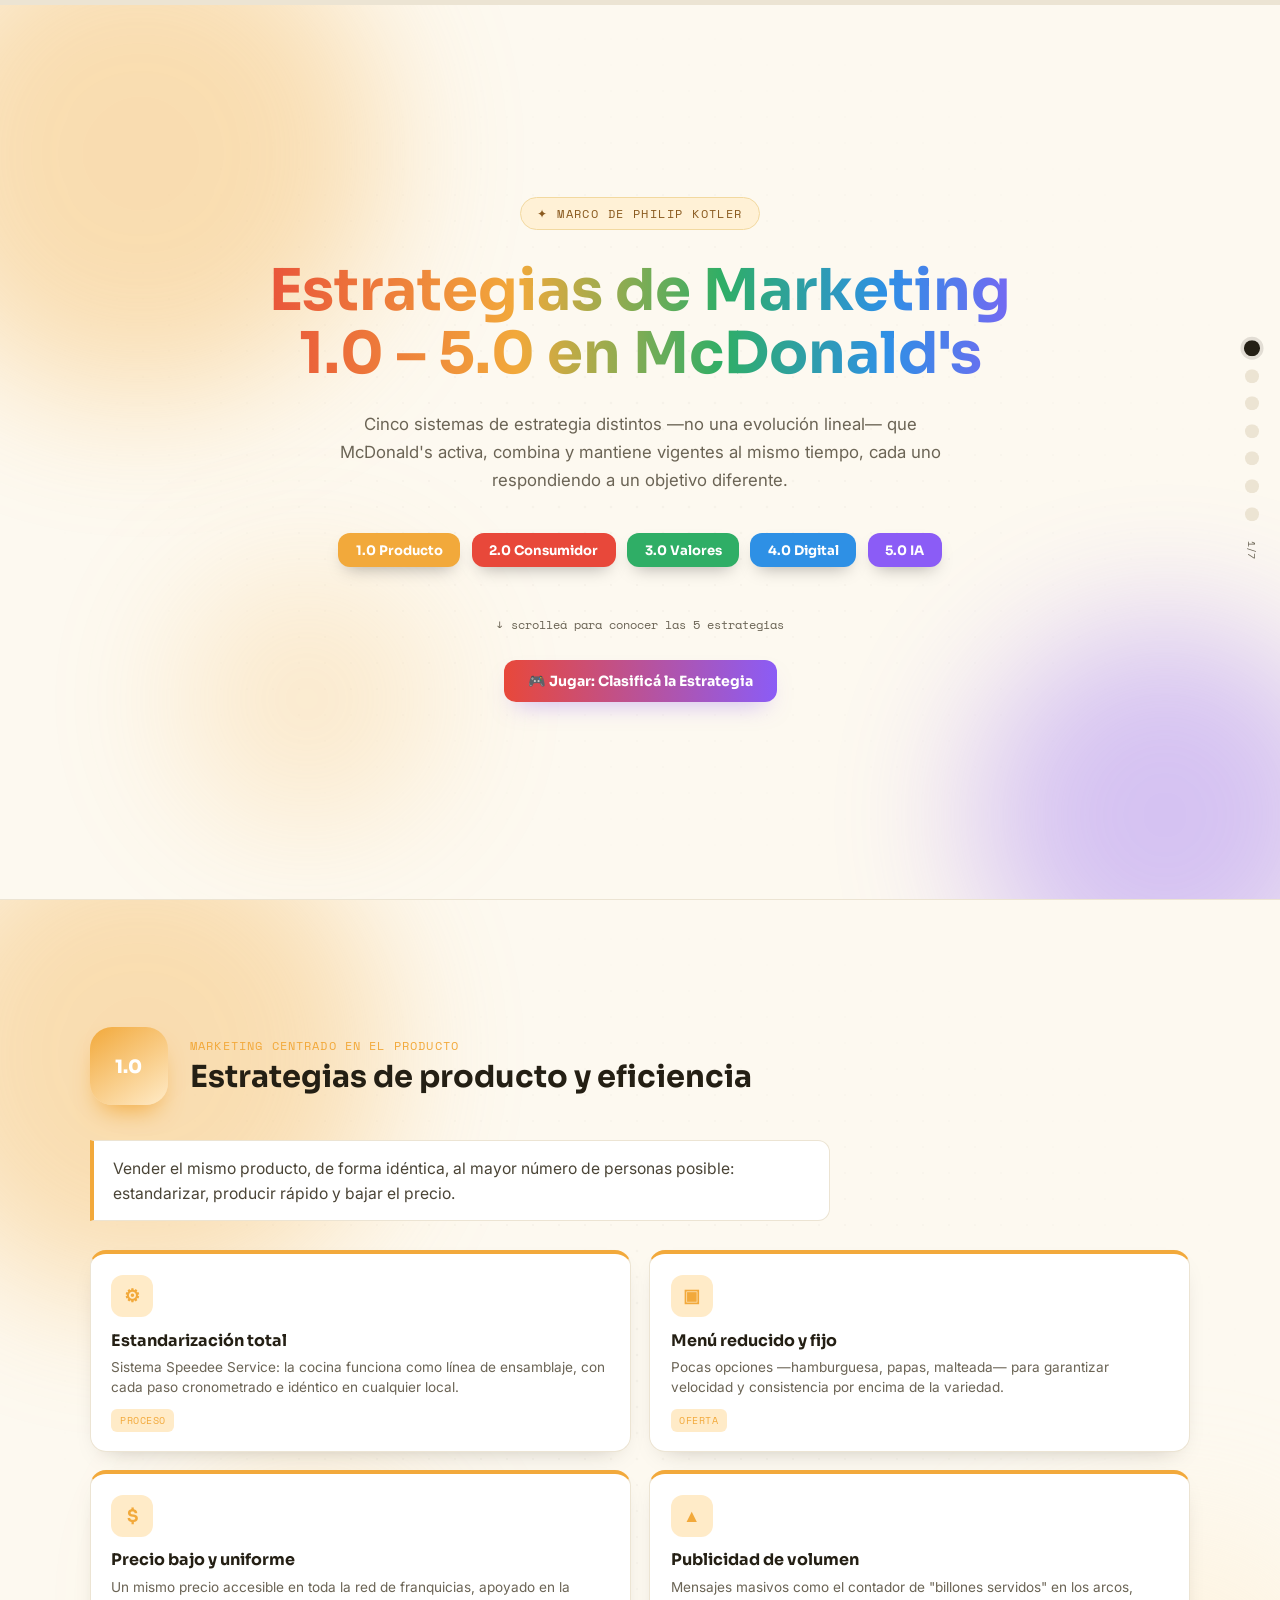
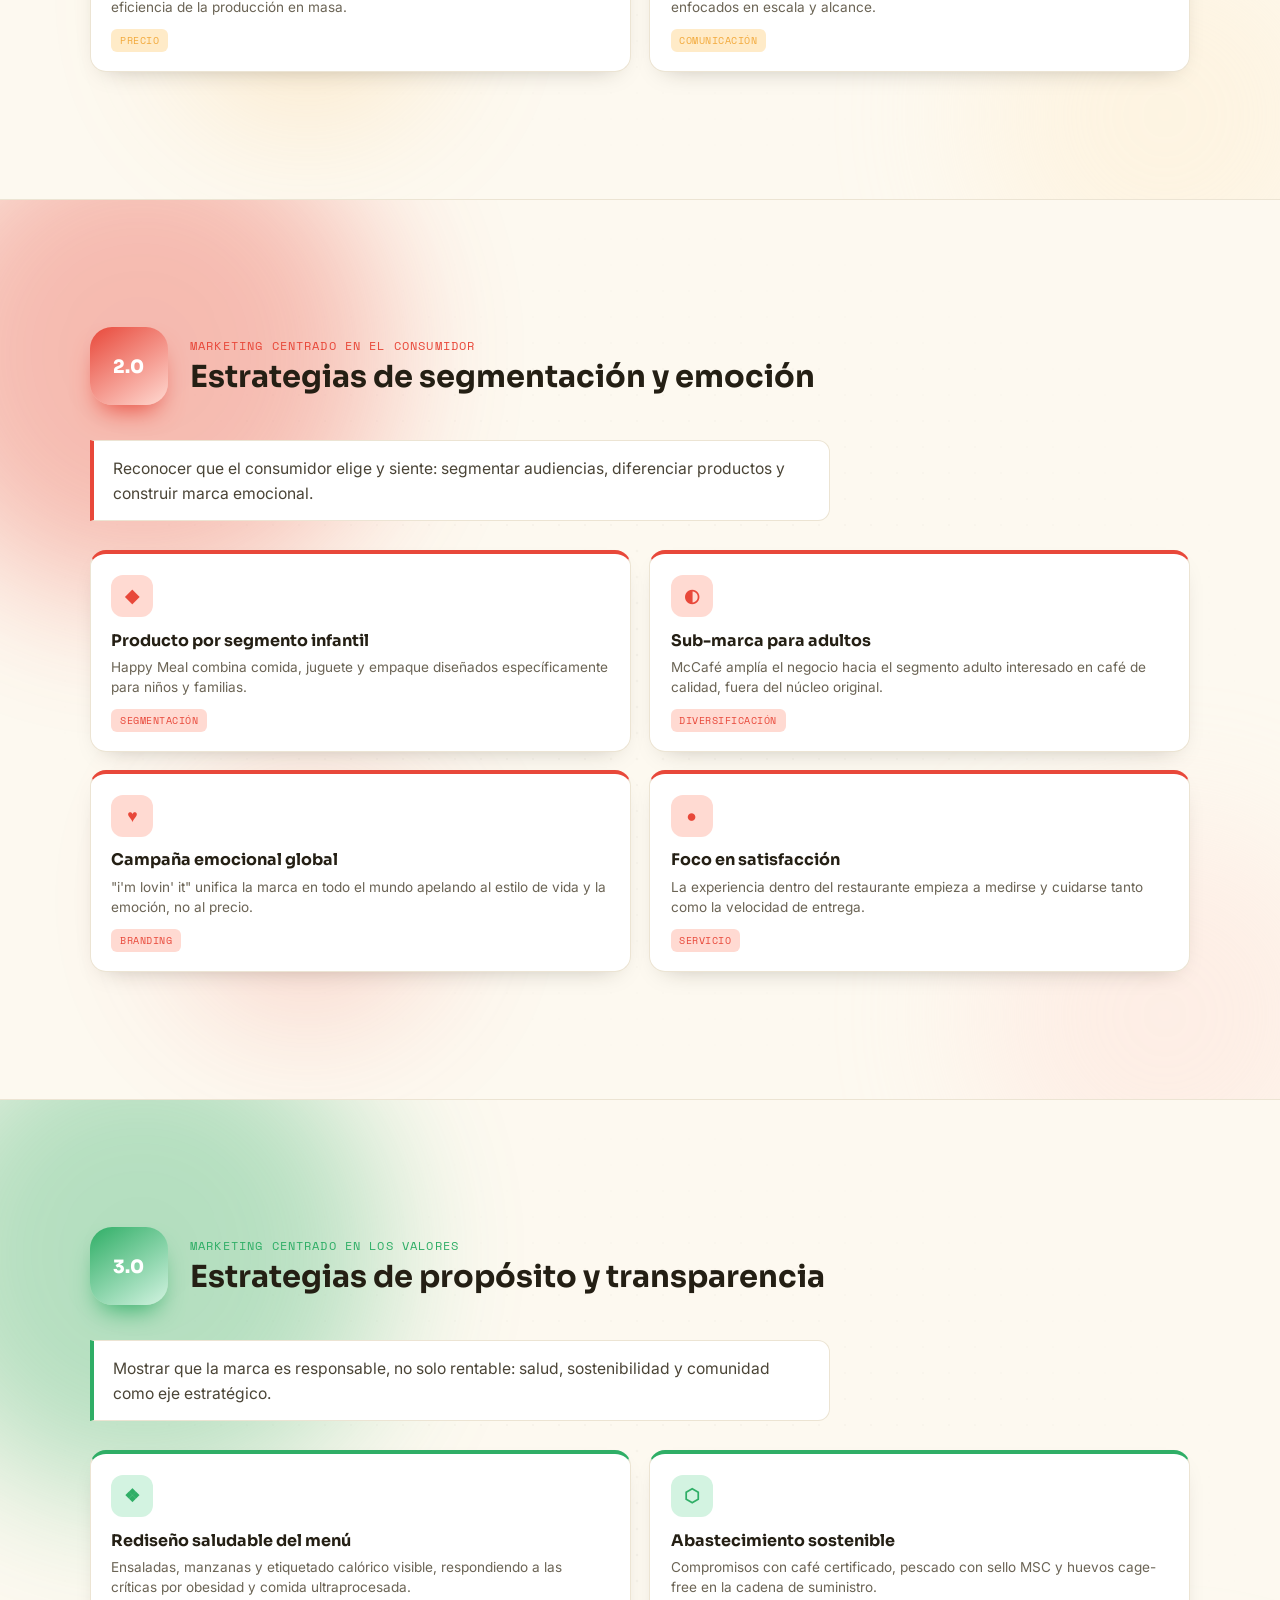
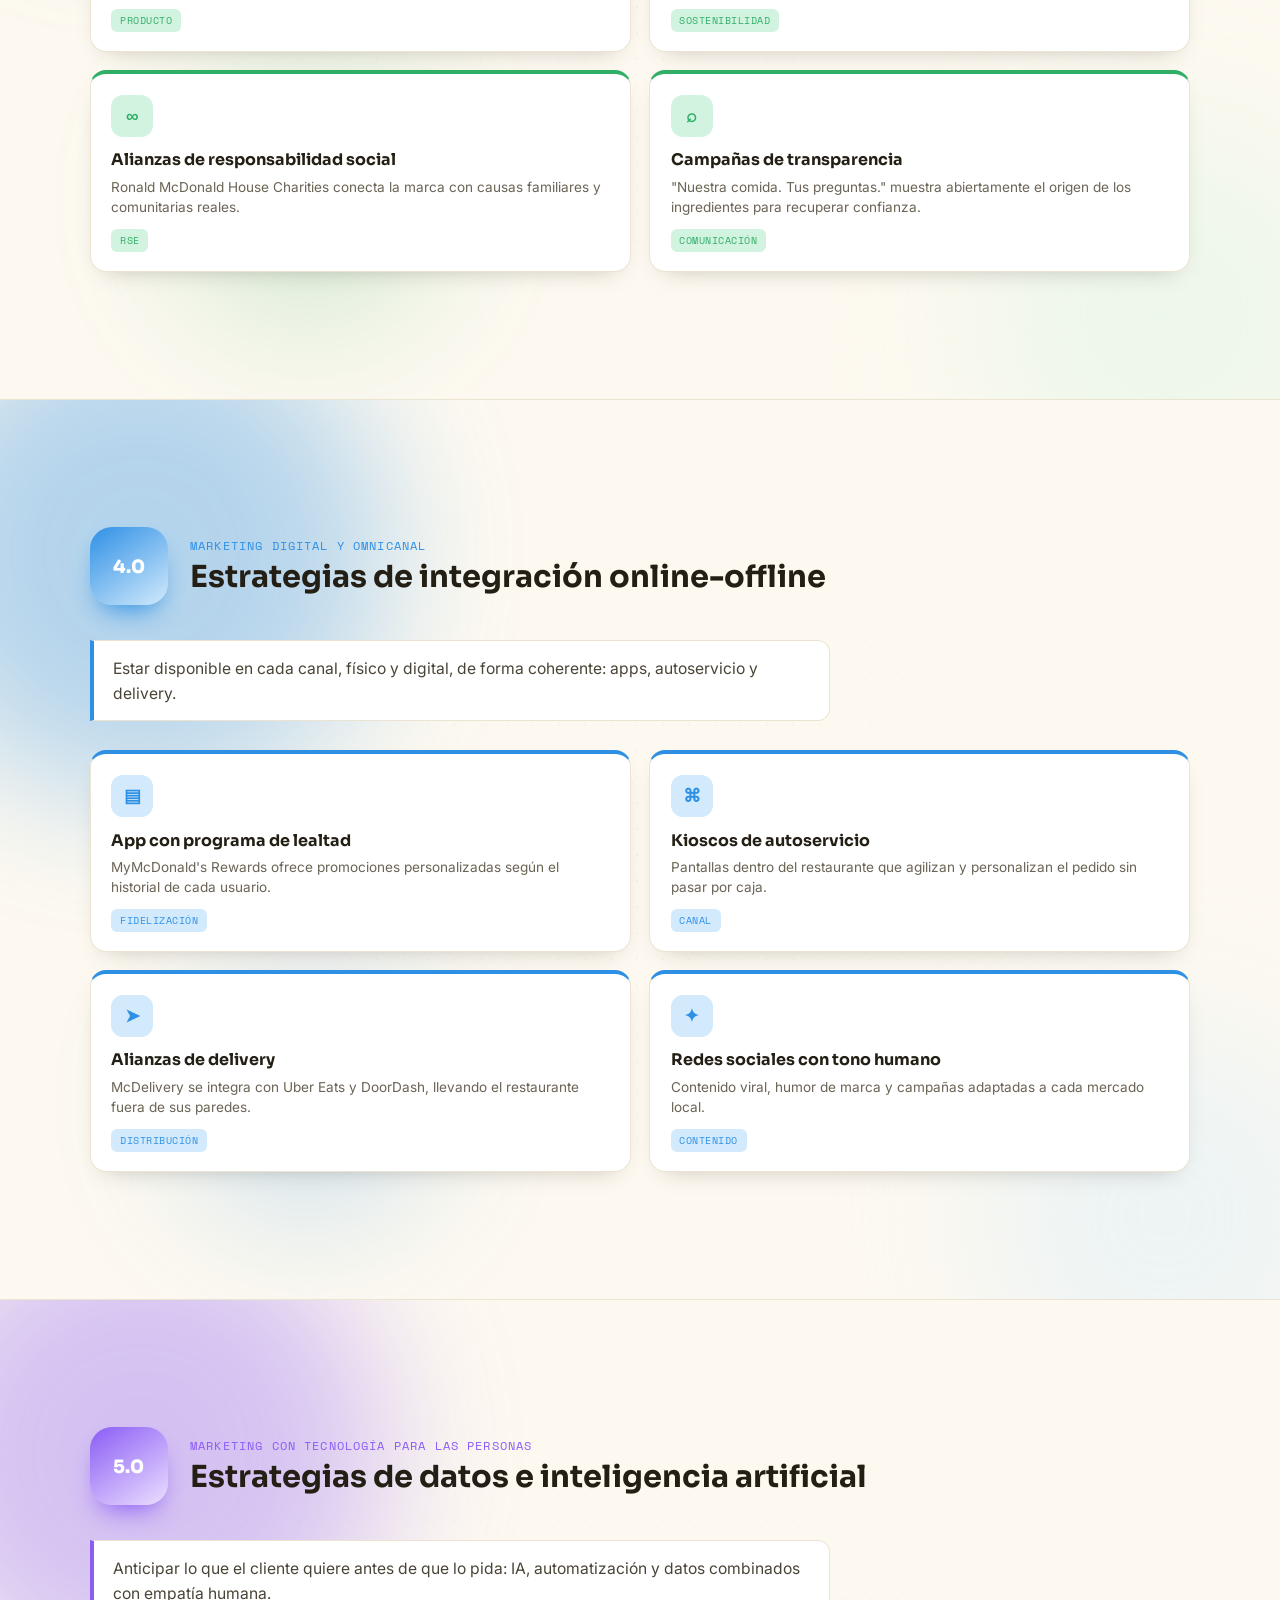
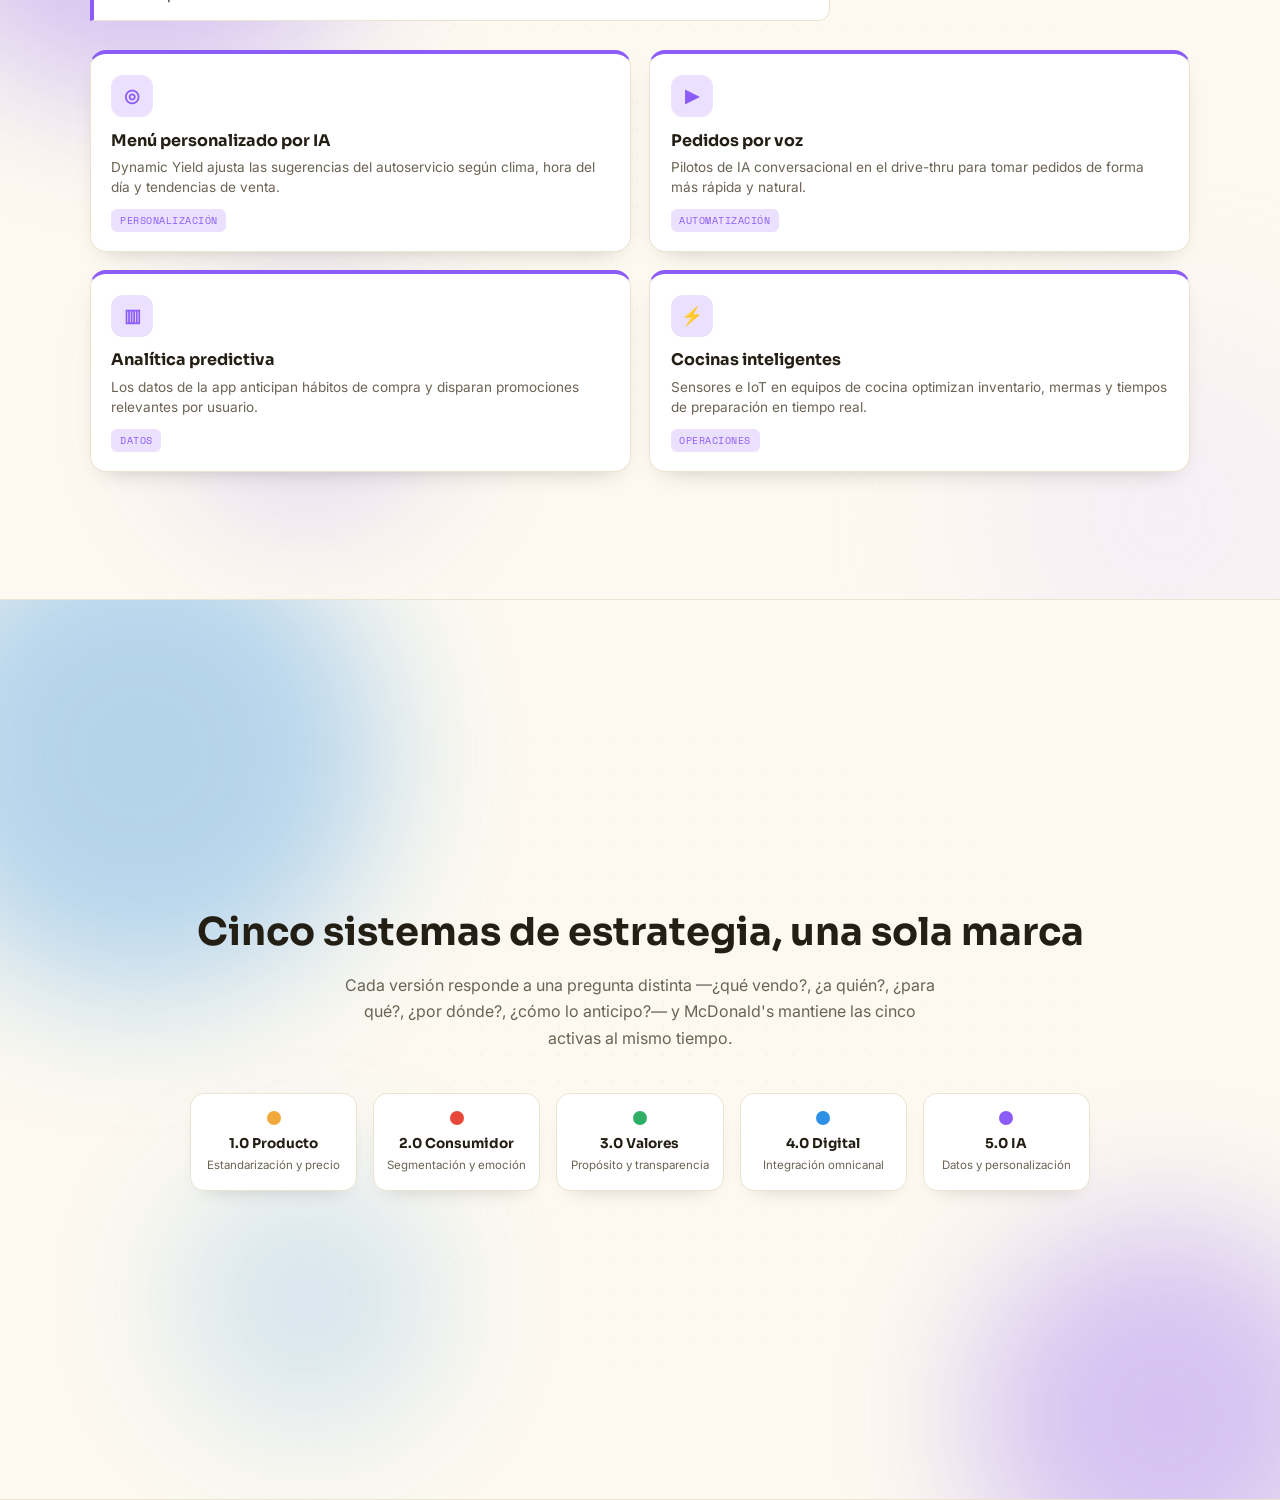
==== index.html @ 3a7a9544 "Add files via upload" ====
<!DOCTYPE html>
<html lang="es">
<head>
<meta charset="UTF-8">
<meta name="viewport" content="width=device-width, initial-scale=1.0">
<title>Estrategias de Marketing en McDonald's · 1.0 – 5.0</title>
<link rel="preconnect" href="https://fonts.googleapis.com">
<link rel="preconnect" href="https://fonts.gstatic.com" crossorigin>
<link href="https://fonts.googleapis.com/css2?family=Sora:wght@600;700;800&family=Inter:wght@400;500;600;700&family=Space+Mono:wght@400;700&display=swap" rel="stylesheet">
<link rel="stylesheet" href="style.css">
</head>
<body>

<div class="deck">
  <div class="progress"><div class="progress-bar" id="progressBar"></div></div>

  <div class="slides" id="slides">

    <!-- 0: TITLE -->
    <section class="slide title-slide" id="v0">
      <div class="blobs" style="--ac:#F2A93B; --ac2:#8B5CF6;"><span></span><span></span><span></span></div>
      <div class="grid-tex"></div>
      <div class="slide-inner">
        <span class="kicker">✦ Marco de Philip Kotler</span>
        <h1>Estrategias de Marketing 1.0 – 5.0 en McDonald's</h1>
        <p>Cinco sistemas de estrategia distintos —no una evolución lineal— que McDonald's activa, combina y mantiene vigentes al mismo tiempo, cada uno respondiendo a un objetivo diferente.</p>
        <div class="chiprow">
          <button class="chip chip-btn" data-target="v1">1.0 Producto</button>
          <button class="chip chip-btn" data-target="v2">2.0 Consumidor</button>
          <button class="chip chip-btn" data-target="v3">3.0 Valores</button>
          <button class="chip chip-btn" data-target="v4">4.0 Digital</button>
          <button class="chip chip-btn" data-target="v5">5.0 IA</button>
        </div>
        <div class="starthint"><span class="k">↓</span> scrolleá para conocer las 5 estrategias</div>
        <a class="play-btn" href="juego.html">🎮 Jugar: Clasificá la Estrategia</a>
      </div>
    </section>

    <!-- 1: 1.0 -->
    <section class="slide s1" id="v1">
      <div class="blobs"><span></span><span></span><span></span></div>
      <div class="grid-tex"></div>
      <div class="slide-inner">
        <div class="era-head reveal">
          <div class="badge">1.0</div>
          <div>
            <span class="kicker3">Marketing centrado en el producto</span>
            <h2>Estrategias de producto y eficiencia</h2>
          </div>
        </div>
        <p class="lead reveal">Vender el mismo producto, de forma idéntica, al mayor número de personas posible: estandarizar, producir rápido y bajar el precio.</p>
        <div class="cards">
          <div class="card reveal">
            <div class="icon">⚙</div>
            <h3>Estandarización total</h3>
            <p>Sistema Speedee Service: la cocina funciona como línea de ensamblaje, con cada paso cronometrado e idéntico en cualquier local.</p>
            <span class="tag">Proceso</span>
          </div>
          <div class="card reveal">
            <div class="icon">▣</div>
            <h3>Menú reducido y fijo</h3>
            <p>Pocas opciones —hamburguesa, papas, malteada— para garantizar velocidad y consistencia por encima de la variedad.</p>
            <span class="tag">Oferta</span>
          </div>
          <div class="card reveal">
            <div class="icon">$</div>
            <h3>Precio bajo y uniforme</h3>
            <p>Un mismo precio accesible en toda la red de franquicias, apoyado en la eficiencia de la producción en masa.</p>
            <span class="tag">Precio</span>
          </div>
          <div class="card reveal">
            <div class="icon">▲</div>
            <h3>Publicidad de volumen</h3>
            <p>Mensajes masivos como el contador de "billones servidos" en los arcos, enfocados en escala y alcance.</p>
            <span class="tag">Comunicación</span>
          </div>
        </div>
      </div>
    </section>

    <!-- 2: 2.0 -->
    <section class="slide s2" id="v2">
      <div class="blobs"><span></span><span></span><span></span></div>
      <div class="grid-tex"></div>
      <div class="slide-inner">
        <div class="era-head reveal">
          <div class="badge">2.0</div>
          <div>
            <span class="kicker3">Marketing centrado en el consumidor</span>
            <h2>Estrategias de segmentación y emoción</h2>
          </div>
        </div>
        <p class="lead reveal">Reconocer que el consumidor elige y siente: segmentar audiencias, diferenciar productos y construir marca emocional.</p>
        <div class="cards">
          <div class="card reveal">
            <div class="icon">◆</div>
            <h3>Producto por segmento infantil</h3>
            <p>Happy Meal combina comida, juguete y empaque diseñados específicamente para niños y familias.</p>
            <span class="tag">Segmentación</span>
          </div>
          <div class="card reveal">
            <div class="icon">◐</div>
            <h3>Sub-marca para adultos</h3>
            <p>McCafé amplía el negocio hacia el segmento adulto interesado en café de calidad, fuera del núcleo original.</p>
            <span class="tag">Diversificación</span>
          </div>
          <div class="card reveal">
            <div class="icon">♥</div>
            <h3>Campaña emocional global</h3>
            <p>"i'm lovin' it" unifica la marca en todo el mundo apelando al estilo de vida y la emoción, no al precio.</p>
            <span class="tag">Branding</span>
          </div>
          <div class="card reveal">
            <div class="icon">●</div>
            <h3>Foco en satisfacción</h3>
            <p>La experiencia dentro del restaurante empieza a medirse y cuidarse tanto como la velocidad de entrega.</p>
            <span class="tag">Servicio</span>
          </div>
        </div>
      </div>
    </section>

    <!-- 3: 3.0 -->
    <section class="slide s3" id="v3">
      <div class="blobs"><span></span><span></span><span></span></div>
      <div class="grid-tex"></div>
      <div class="slide-inner">
        <div class="era-head reveal">
          <div class="badge">3.0</div>
          <div>
            <span class="kicker3">Marketing centrado en los valores</span>
            <h2>Estrategias de propósito y transparencia</h2>
          </div>
        </div>
        <p class="lead reveal">Mostrar que la marca es responsable, no solo rentable: salud, sostenibilidad y comunidad como eje estratégico.</p>
        <div class="cards">
          <div class="card reveal">
            <div class="icon">❖</div>
            <h3>Rediseño saludable del menú</h3>
            <p>Ensaladas, manzanas y etiquetado calórico visible, respondiendo a las críticas por obesidad y comida ultraprocesada.</p>
            <span class="tag">Producto</span>
          </div>
          <div class="card reveal">
            <div class="icon">⬡</div>
            <h3>Abastecimiento sostenible</h3>
            <p>Compromisos con café certificado, pescado con sello MSC y huevos cage-free en la cadena de suministro.</p>
            <span class="tag">Sostenibilidad</span>
          </div>
          <div class="card reveal">
            <div class="icon">∞</div>
            <h3>Alianzas de responsabilidad social</h3>
            <p>Ronald McDonald House Charities conecta la marca con causas familiares y comunitarias reales.</p>
            <span class="tag">RSE</span>
          </div>
          <div class="card reveal">
            <div class="icon">⌕</div>
            <h3>Campañas de transparencia</h3>
            <p>"Nuestra comida. Tus preguntas." muestra abiertamente el origen de los ingredientes para recuperar confianza.</p>
            <span class="tag">Comunicación</span>
          </div>
        </div>
      </div>
    </section>

    <!-- 4: 4.0 -->
    <section class="slide s4" id="v4">
      <div class="blobs"><span></span><span></span><span></span></div>
      <div class="grid-tex"></div>
      <div class="slide-inner">
        <div class="era-head reveal">
          <div class="badge">4.0</div>
          <div>
            <span class="kicker3">Marketing digital y omnicanal</span>
            <h2>Estrategias de integración online-offline</h2>
          </div>
        </div>
        <p class="lead reveal">Estar disponible en cada canal, físico y digital, de forma coherente: apps, autoservicio y delivery.</p>
        <div class="cards">
          <div class="card reveal">
            <div class="icon">▤</div>
            <h3>App con programa de lealtad</h3>
            <p>MyMcDonald's Rewards ofrece promociones personalizadas según el historial de cada usuario.</p>
            <span class="tag">Fidelización</span>
          </div>
          <div class="card reveal">
            <div class="icon">⌘</div>
            <h3>Kioscos de autoservicio</h3>
            <p>Pantallas dentro del restaurante que agilizan y personalizan el pedido sin pasar por caja.</p>
            <span class="tag">Canal</span>
          </div>
          <div class="card reveal">
            <div class="icon">➤</div>
            <h3>Alianzas de delivery</h3>
            <p>McDelivery se integra con Uber Eats y DoorDash, llevando el restaurante fuera de sus paredes.</p>
            <span class="tag">Distribución</span>
          </div>
          <div class="card reveal">
            <div class="icon">✦</div>
            <h3>Redes sociales con tono humano</h3>
            <p>Contenido viral, humor de marca y campañas adaptadas a cada mercado local.</p>
            <span class="tag">Contenido</span>
          </div>
        </div>
      </div>
    </section>

    <!-- 5: 5.0 -->
    <section class="slide s5" id="v5">
      <div class="blobs"><span></span><span></span><span></span></div>
      <div class="grid-tex"></div>
      <div class="slide-inner">
        <div class="era-head reveal">
          <div class="badge">5.0</div>
          <div>
            <span class="kicker3">Marketing con tecnología para las personas</span>
            <h2>Estrategias de datos e inteligencia artificial</h2>
          </div>
        </div>
        <p class="lead reveal">Anticipar lo que el cliente quiere antes de que lo pida: IA, automatización y datos combinados con empatía humana.</p>
        <div class="cards">
          <div class="card reveal">
            <div class="icon">◎</div>
            <h3>Menú personalizado por IA</h3>
            <p>Dynamic Yield ajusta las sugerencias del autoservicio según clima, hora del día y tendencias de venta.</p>
            <span class="tag">Personalización</span>
          </div>
          <div class="card reveal">
            <div class="icon">▶</div>
            <h3>Pedidos por voz</h3>
            <p>Pilotos de IA conversacional en el drive-thru para tomar pedidos de forma más rápida y natural.</p>
            <span class="tag">Automatización</span>
          </div>
          <div class="card reveal">
            <div class="icon">▥</div>
            <h3>Analítica predictiva</h3>
            <p>Los datos de la app anticipan hábitos de compra y disparan promociones relevantes por usuario.</p>
            <span class="tag">Datos</span>
          </div>
          <div class="card reveal">
            <div class="icon">⚡</div>
            <h3>Cocinas inteligentes</h3>
            <p>Sensores e IoT en equipos de cocina optimizan inventario, mermas y tiempos de preparación en tiempo real.</p>
            <span class="tag">Operaciones</span>
          </div>
        </div>
      </div>
    </section>

    <!-- 6: CLOSING -->
    <section class="slide closing-slide" id="v6">
      <div class="blobs" style="--ac:#2E90E5; --ac2:#8B5CF6;"><span></span><span></span><span></span></div>
      <div class="grid-tex"></div>
      <div class="slide-inner">
        <h2 class="reveal">Cinco sistemas de estrategia, una sola marca</h2>
        <p class="sub reveal">Cada versión responde a una pregunta distinta —¿qué vendo?, ¿a quién?, ¿para qué?, ¿por dónde?, ¿cómo lo anticipo?— y McDonald's mantiene las cinco activas al mismo tiempo.</p>
        <div class="legend">
          <div class="item reveal"><div class="dot"></div><div class="t">1.0 Producto</div><div class="d">Estandarización y precio</div></div>
          <div class="item reveal"><div class="dot"></div><div class="t">2.0 Consumidor</div><div class="d">Segmentación y emoción</div></div>
          <div class="item reveal"><div class="dot"></div><div class="t">3.0 Valores</div><div class="d">Propósito y transparencia</div></div>
          <div class="item reveal"><div class="dot"></div><div class="t">4.0 Digital</div><div class="d">Integración omnicanal</div></div>
          <div class="item reveal"><div class="dot"></div><div class="t">5.0 IA</div><div class="d">Datos y personalización</div></div>
        </div>
      </div>
    </section>

  </div>

  <nav class="side-nav" id="sideNav">
    <button class="dot-btn" data-target="v0" aria-label="Ir a portada"></button>
    <button class="dot-btn" data-target="v1" aria-label="Ir a 1.0" style="--ac-active:#F2A93B"></button>
    <button class="dot-btn" data-target="v2" aria-label="Ir a 2.0" style="--ac-active:#E8483A"></button>
    <button class="dot-btn" data-target="v3" aria-label="Ir a 3.0" style="--ac-active:#2FAE66"></button>
    <button class="dot-btn" data-target="v4" aria-label="Ir a 4.0" style="--ac-active:#2E90E5"></button>
    <button class="dot-btn" data-target="v5" aria-label="Ir a 5.0" style="--ac-active:#8B5CF6"></button>
    <button class="dot-btn" data-target="v6" aria-label="Ir a cierre"></button>
    <span class="counter mono" id="counter">1/7</span>
  </nav>

  <button class="to-top" id="toTop" aria-label="Volver arriba">↑</button>
</div>

<script src="script.js"></script>

</body>
</html>
---- style.css ----
:root{
    --cream:#FDF9F0;
    --ink:#241F14;
    --dim:#6B6455;
    --card:#FFFFFF;
    --line:#ECE4D3;
  }
  *{box-sizing:border-box; margin:0; padding:0;}
  html{scroll-behavior:smooth;}
  body{
    font-family:'Inter', sans-serif;
    background:var(--cream);
    color:var(--ink);
  }
  h1,h2,h3,.disp{font-family:'Sora', sans-serif; font-weight:700;}
  .mono{font-family:'Space Mono', monospace;}
  button{font-family:inherit;}

  /* ===== BARRA DE PROGRESO (según el scroll) ===== */
  .progress{
    position:fixed; top:0; left:0; right:0; height:5px; z-index:200;
    background:var(--line);
  }
  .progress-bar{
    height:100%; width:0%;
    background:linear-gradient(90deg, #F2A93B, #E8483A, #2FAE66, #2E90E5, #8B5CF6);
    background-size:700% 100%;
    transition:width .15s ease-out;
  }

  /* ===== SECCIONES (scroll normal, una debajo de otra) ===== */
  .slides{position:relative; width:100%;}
  .slide{
    position:relative;
    min-height:100vh;
    display:flex; align-items:center; justify-content:center;
    padding:12vh 7vw;
    overflow:hidden;
    border-bottom:1px solid var(--line);
  }

  .blobs{position:absolute; inset:0; z-index:0; pointer-events:none; overflow:hidden;}
  .blobs span{
    position:absolute; border-radius:50%; filter:blur(70px); opacity:.35;
    animation:drift 14s ease-in-out infinite;
  }
  .blobs span:nth-child(1){width:38vw; height:38vw; background:var(--ac); top:-10%; left:-8%;}
  .blobs span:nth-child(2){width:30vw; height:30vw; background:var(--ac2); bottom:-12%; right:-6%; animation-delay:2s;}
  .blobs span:nth-child(3){width:20vw; height:20vw; background:var(--ac); bottom:8%; left:14%; opacity:.2; animation-delay:4s;}
  @keyframes drift{
    0%,100%{transform:translate(0,0) scale(1);}
    50%{transform:translate(3%, -4%) scale(1.08);}
  }
  .grid-tex{
    position:absolute; inset:0; z-index:0; opacity:.5; pointer-events:none;
    background-image:radial-gradient(rgba(36,31,20,0.07) 1.4px, transparent 1.6px);
    background-size:26px 26px;
    -webkit-mask-image:radial-gradient(ellipse at center, black 0%, transparent 72%);
    mask-image:radial-gradient(ellipse at center, black 0%, transparent 72%);
  }

  .slide-inner{
    position:relative; z-index:1;
    width:100%; max-width:1180px;
  }

  /* ===== PORTADA ===== */
  .title-slide .slide-inner{text-align:center; max-width:820px; margin:0 auto;}
  .title-slide .kicker{
    display:inline-flex; align-items:center; gap:.5rem;
    font-family:'Space Mono', monospace; font-size:.75rem; letter-spacing:.12em; text-transform:uppercase;
    color:#8a5a1f; background:#FFF1D6; border:1px solid #F2D9A0;
    padding:.45rem 1rem; border-radius:999px; margin-bottom:1.8rem;
  }
  .title-slide h1{
    font-size:clamp(2rem, 5.4vw, 3.6rem);
    line-height:1.1;
    background:linear-gradient(90deg,#E8483A,#F2A93B 35%,#2FAE66 60%,#2E90E5 80%,#8B5CF6);
    -webkit-background-clip:text; background-clip:text; color:transparent;
  }
  .title-slide p{
    max-width:56ch; margin:1.6rem auto 0; color:var(--dim); font-size:1.05rem; line-height:1.65;
  }
  .chiprow{display:flex; justify-content:center; gap:.7rem; margin-top:2.4rem; flex-wrap:wrap;}
  .chip{
    font-family:'Sora',sans-serif; font-weight:700; font-size:.82rem;
    padding:.55rem 1.1rem; border-radius:12px; color:#fff;
    box-shadow:0 8px 18px -8px rgba(0,0,0,0.35);
  }
  .chip-btn{
    all:unset;
    font-family:'Sora',sans-serif; font-weight:700; font-size:.82rem;
    padding:.55rem 1.1rem; border-radius:12px; color:#fff;
    box-shadow:0 8px 18px -8px rgba(0,0,0,0.35);
    cursor:pointer;
    transition:transform .18s ease, box-shadow .18s ease, filter .18s ease;
  }
  .chip-btn:hover{transform:translateY(-3px); box-shadow:0 12px 22px -8px rgba(0,0,0,0.4); filter:brightness(1.06);}
  .chip-btn:active{transform:translateY(-1px) scale(.98);}
  .chip-btn:focus-visible{outline:2px solid var(--ink); outline-offset:3px;}
  .chip:nth-child(1){background:#F2A93B;}
  .chip:nth-child(2){background:#E8483A;}
  .chip:nth-child(3){background:#2FAE66;}
  .chip:nth-child(4){background:#2E90E5;}
  .chip:nth-child(5){background:#8B5CF6;}
  .starthint{
    margin-top:3rem; font-family:'Space Mono',monospace; font-size:.78rem; color:var(--dim);
    display:flex; align-items:center; justify-content:center; gap:.5rem;
  }
  .starthint .k{
    display:inline-block; animation:bob 1.6s ease-in-out infinite;
  }
  @keyframes bob{0%,100%{transform:translateY(0);} 50%{transform:translateY(6px);}}
  .play-btn{
    display:inline-block; margin-top:1.6rem;
    font-family:'Sora',sans-serif; font-weight:700; font-size:.88rem;
    color:#fff; text-decoration:none;
    background:linear-gradient(90deg,#E8483A,#8B5CF6);
    padding:.75rem 1.5rem; border-radius:12px;
    box-shadow:0 12px 24px -12px rgba(139,92,246,0.5);
    transition:transform .18s ease, box-shadow .18s ease;
  }
  .play-btn:hover{transform:translateY(-3px); box-shadow:0 16px 28px -10px rgba(139,92,246,0.6);}

  /* ===== ENCABEZADO DE CADA ESTRATEGIA ===== */
  .era-head{display:flex; align-items:center; gap:1.4rem; margin-bottom:2.2rem; flex-wrap:wrap;}
  .badge{
    width:78px; height:78px; border-radius:22px; flex:0 0 auto;
    display:flex; align-items:center; justify-content:center;
    font-family:'Sora',sans-serif; font-weight:800; font-size:1.15rem; color:#fff;
    background:linear-gradient(145deg, var(--ac), var(--ac2));
    box-shadow:0 14px 26px -10px var(--ac);
  }
  .era-head .kicker3{
    display:block; font-family:'Space Mono',monospace; font-size:.72rem;
    letter-spacing:.1em; text-transform:uppercase; color:var(--ac);
    margin-bottom:.35rem;
  }
  .era-head h2{font-size:clamp(1.35rem, 2.6vw, 1.9rem); line-height:1.15;}
  .lead{
    max-width:74ch; color:#4a4436; font-size:.98rem; line-height:1.6;
    margin-bottom:1.8rem;
    padding:.9rem 1.2rem;
    background:#fff; border:1px solid var(--line); border-left:4px solid var(--ac);
    border-radius:0 12px 12px 0;
  }

  .cards{display:grid; grid-template-columns:repeat(2, 1fr); gap:1.1rem;}
  .card{
    background:var(--card);
    border:1px solid var(--line);
    border-top:4px solid var(--ac);
    border-radius:16px;
    padding:1.3rem 1.3rem 1.2rem;
    box-shadow:0 10px 24px -16px rgba(36,31,20,0.35);
    transition:box-shadow .25s ease, border-color .25s ease, transform .25s ease;
  }
  .card:hover{transform:translateY(-4px); box-shadow:0 16px 30px -14px var(--ac); border-color:var(--ac);}
  .card .icon{
    width:42px; height:42px; border-radius:12px;
    display:flex; align-items:center; justify-content:center;
    font-size:1.1rem; font-family:'Sora',sans-serif; font-weight:700;
    background:var(--ac2); color:var(--ac); margin-bottom:.8rem;
  }
  .card h3{font-size:1rem; margin-bottom:.4rem; color:var(--ink);}
  .card p{font-size:.85rem; line-height:1.5; color:var(--dim);}
  .card .tag{
    display:inline-block; margin-top:.7rem;
    font-family:'Space Mono',monospace; font-size:.62rem; letter-spacing:.05em; text-transform:uppercase;
    color:var(--ac); background:var(--ac2); padding:.25rem .55rem; border-radius:6px;
  }

  .s1{--ac:#F2A93B; --ac2:#FFEBC8;}
  .s2{--ac:#E8483A; --ac2:#FFDAD2;}
  .s3{--ac:#2FAE66; --ac2:#D3F3E1;}
  .s4{--ac:#2E90E5; --ac2:#D2EAFC;}
  .s5{--ac:#8B5CF6; --ac2:#EBE0FE;}

  /* ===== CIERRE ===== */
  .closing-slide .slide-inner{text-align:center; max-width:900px; margin:0 auto;}
  .closing-slide h2{font-size:clamp(1.6rem, 3.2vw, 2.4rem); margin-bottom:1rem;}
  .closing-slide p.sub{max-width:60ch; margin:0 auto 2.6rem; color:var(--dim); line-height:1.65;}
  .legend{display:grid; grid-template-columns:repeat(5, 1fr); gap:1rem;}
  .legend .item{
    background:#fff; border:1px solid var(--line); border-radius:14px; padding:1.1rem .8rem;
    box-shadow:0 10px 22px -16px rgba(36,31,20,0.3);
  }
  .legend .dot{width:14px; height:14px; border-radius:50%; margin:0 auto .6rem;}
  .legend .item:nth-child(1) .dot{background:#F2A93B;}
  .legend .item:nth-child(2) .dot{background:#E8483A;}
  .legend .item:nth-child(3) .dot{background:#2FAE66;}
  .legend .item:nth-child(4) .dot{background:#2E90E5;}
  .legend .item:nth-child(5) .dot{background:#8B5CF6;}
  .legend .t{font-family:'Sora',sans-serif; font-weight:700; font-size:.85rem; margin-bottom:.3rem;}
  .legend .d{font-size:.72rem; color:var(--dim); line-height:1.4;}

  /* ===== ANIMACIÓN AL HACER SCROLL ===== */
  .reveal{opacity:0; transform:translateY(18px); transition:opacity .6s ease, transform .6s ease;}
  .reveal.in{opacity:1; transform:none;}
  .cards .reveal:nth-child(1){transition-delay:.02s;}
  .cards .reveal:nth-child(2){transition-delay:.09s;}
  .cards .reveal:nth-child(3){transition-delay:.16s;}
  .cards .reveal:nth-child(4){transition-delay:.23s;}

  /* ===== NAV LATERAL DE PUNTOS ===== */
  .side-nav{
    position:fixed; right:1.6vw; top:50%; transform:translateY(-50%);
    display:flex; flex-direction:column; align-items:center; gap:.85rem;
    z-index:150;
  }
  .dot-btn{
    all:unset; cursor:pointer;
    width:10px; height:10px; border-radius:50%;
    background:var(--line);
    border:2px solid transparent;
    transition:all .25s ease;
  }
  .dot-btn:hover{background:var(--dim);}
  .dot-btn.active{
    background:var(--ac-active, var(--ink));
    box-shadow:0 0 0 3px rgba(36,31,20,0.12);
    transform:scale(1.15);
  }
  .side-nav .counter{
    margin-top:.4rem;
    font-size:.65rem; color:var(--dim);
    writing-mode:vertical-rl;
  }

  /* ===== BOTÓN VOLVER ARRIBA ===== */
  .to-top{
    position:fixed; left:1.6vw; bottom:1.6vw; z-index:150;
    width:44px; height:44px; border-radius:50%;
    border:1px solid var(--line); background:#fff;
    display:flex; align-items:center; justify-content:center;
    font-size:1.1rem; color:var(--ink); cursor:pointer;
    box-shadow:0 10px 24px -14px rgba(36,31,20,0.4);
    opacity:0; pointer-events:none;
    transition:opacity .3s ease, transform .2s ease;
  }
  .to-top.show{opacity:1; pointer-events:auto;}
  .to-top:hover{transform:translateY(-3px);}

  @media (max-width:820px){
    .cards{grid-template-columns:1fr;}
    .legend{grid-template-columns:repeat(2,1fr);}
    .slide{padding:9vh 6vw;}
    .side-nav{right:2.4vw; gap:.7rem;}
    .side-nav .counter{display:none;}
  }
  @media (prefers-reduced-motion:reduce){
    .reveal{opacity:1; transform:none; transition:none;}
    .blobs span, .starthint .k{animation:none;}
  }
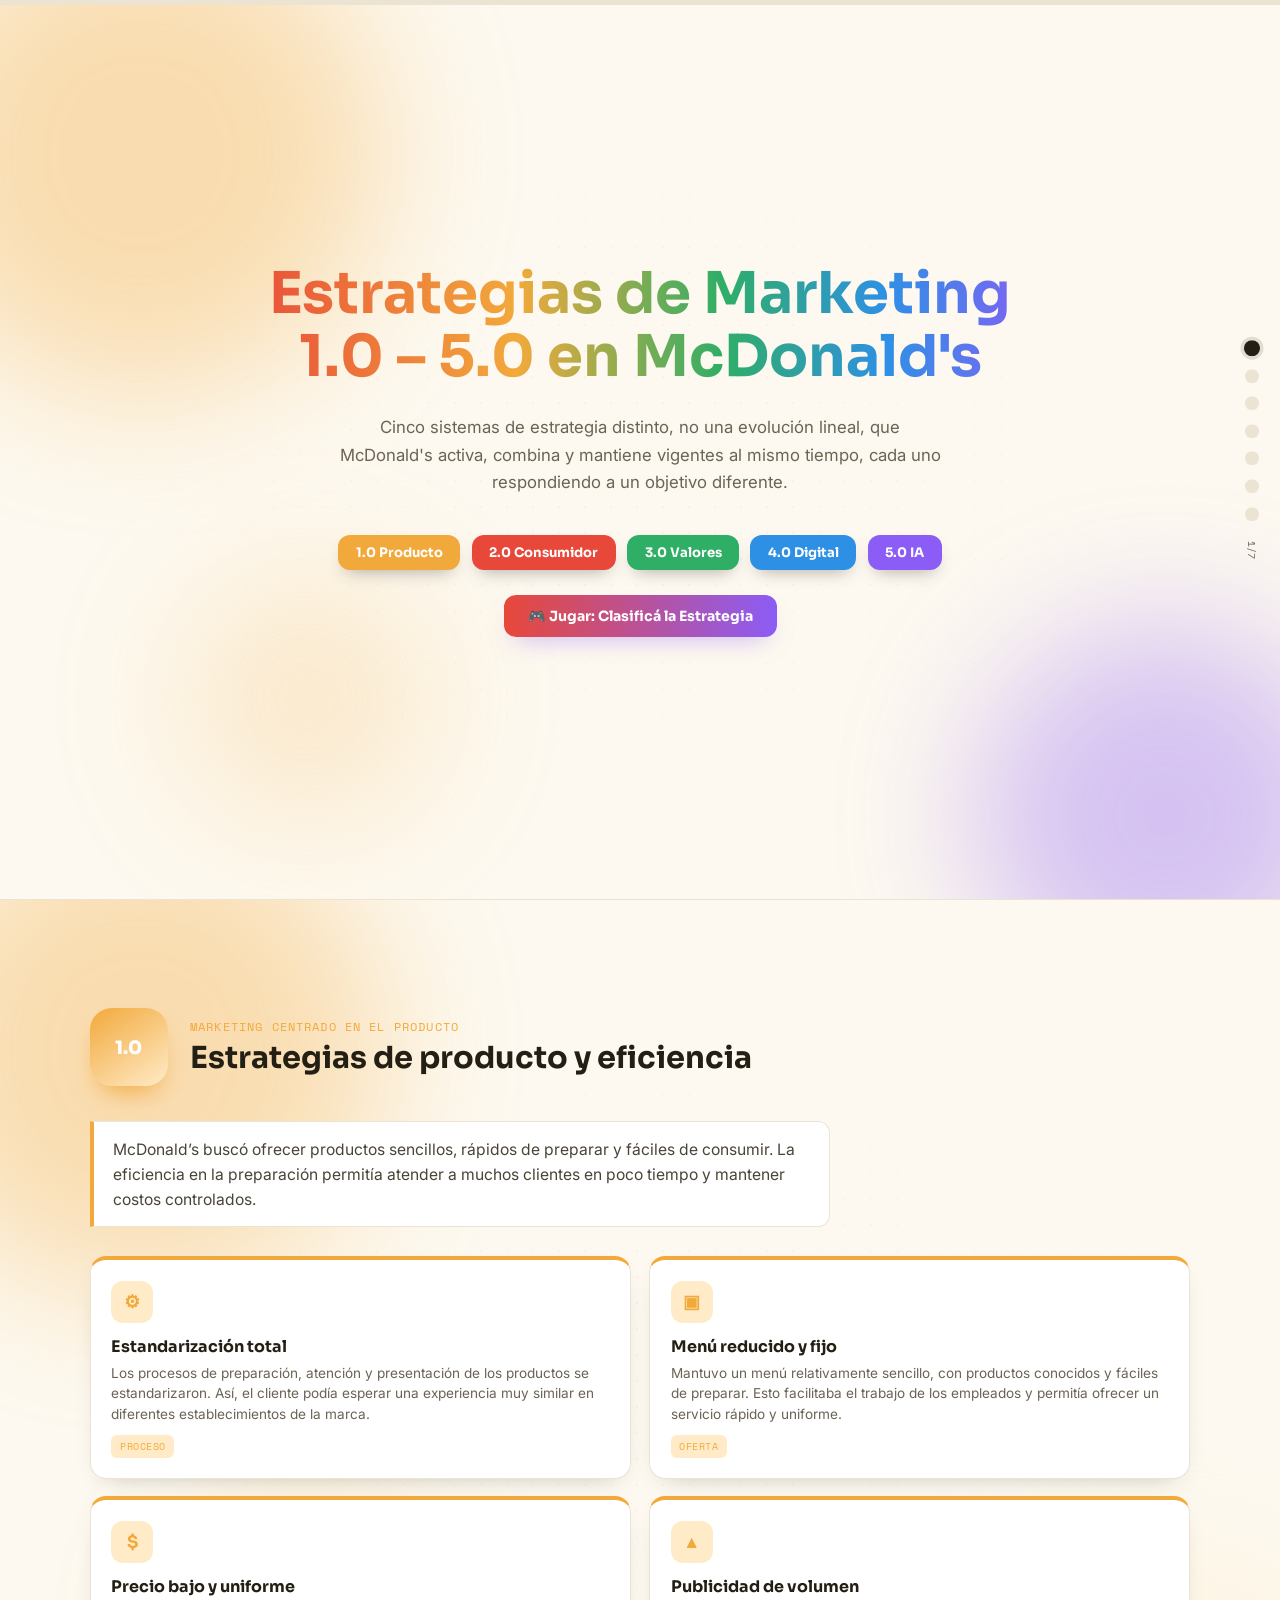
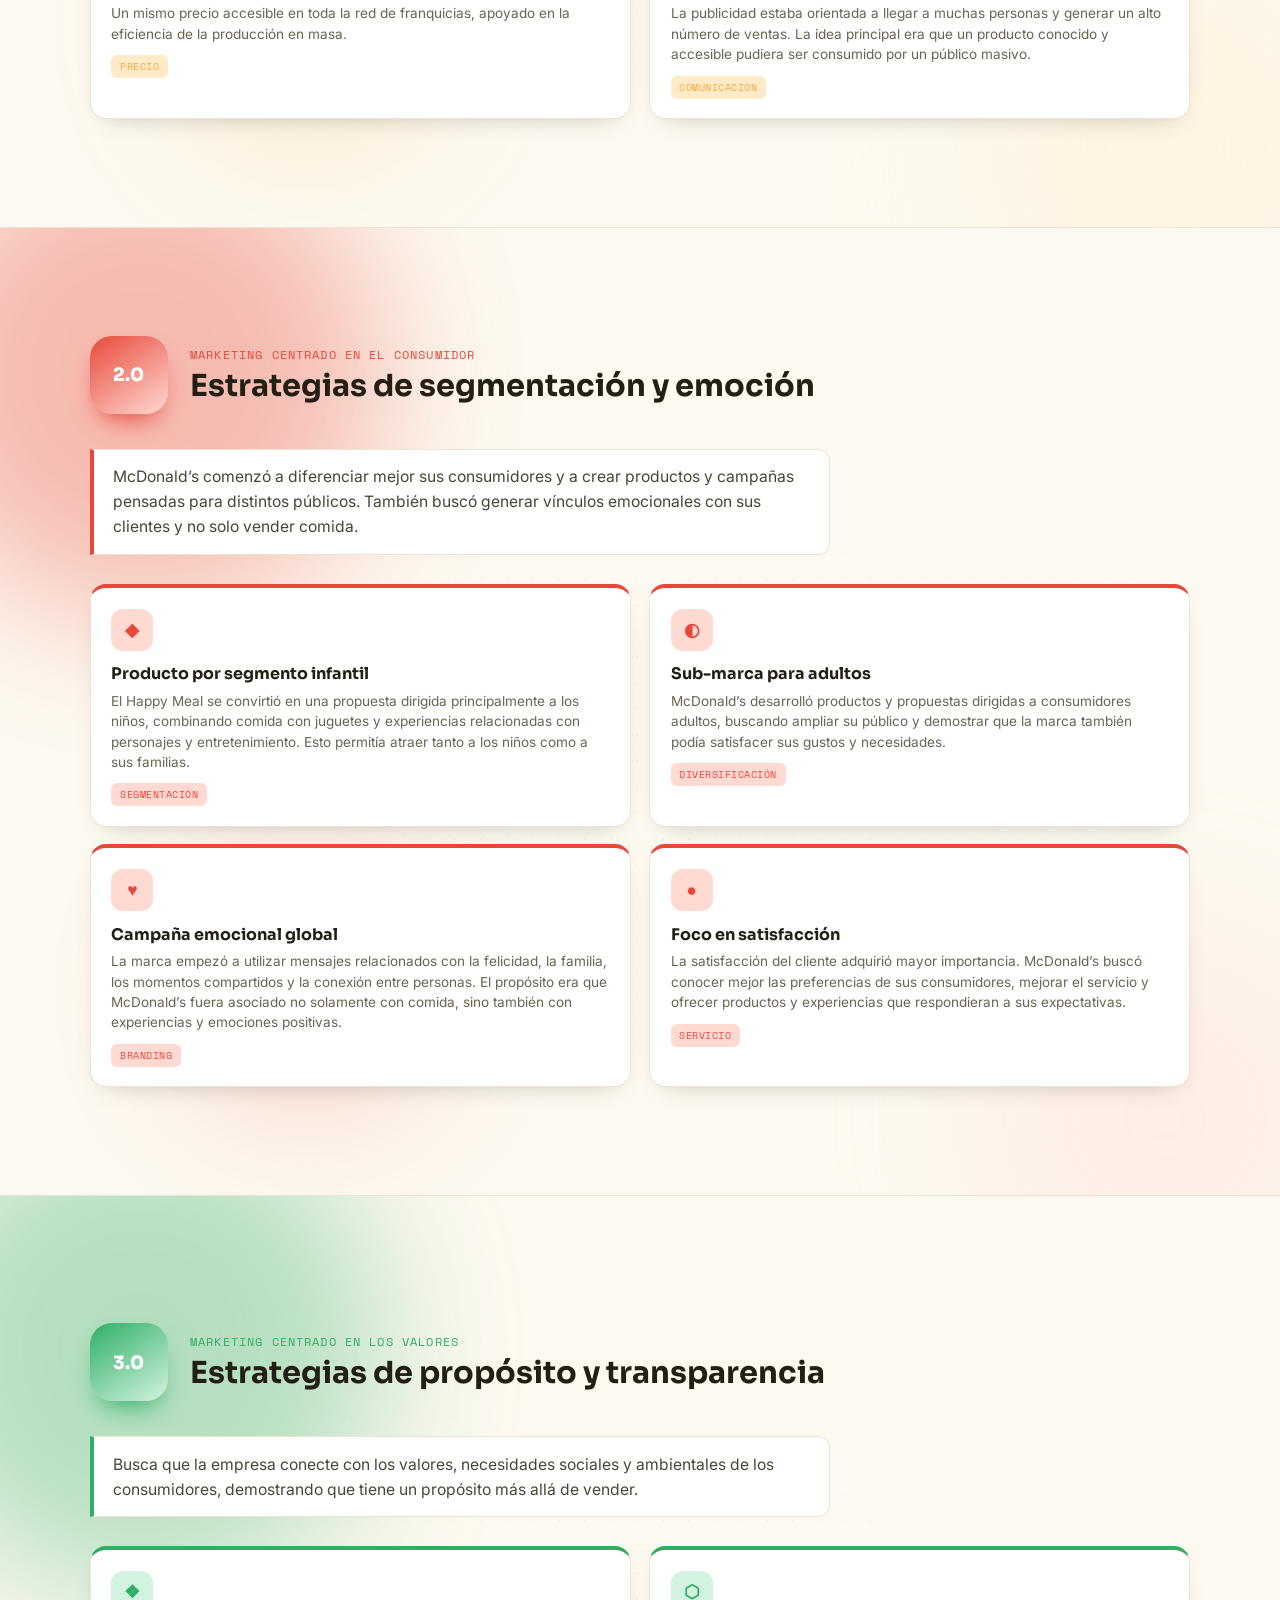
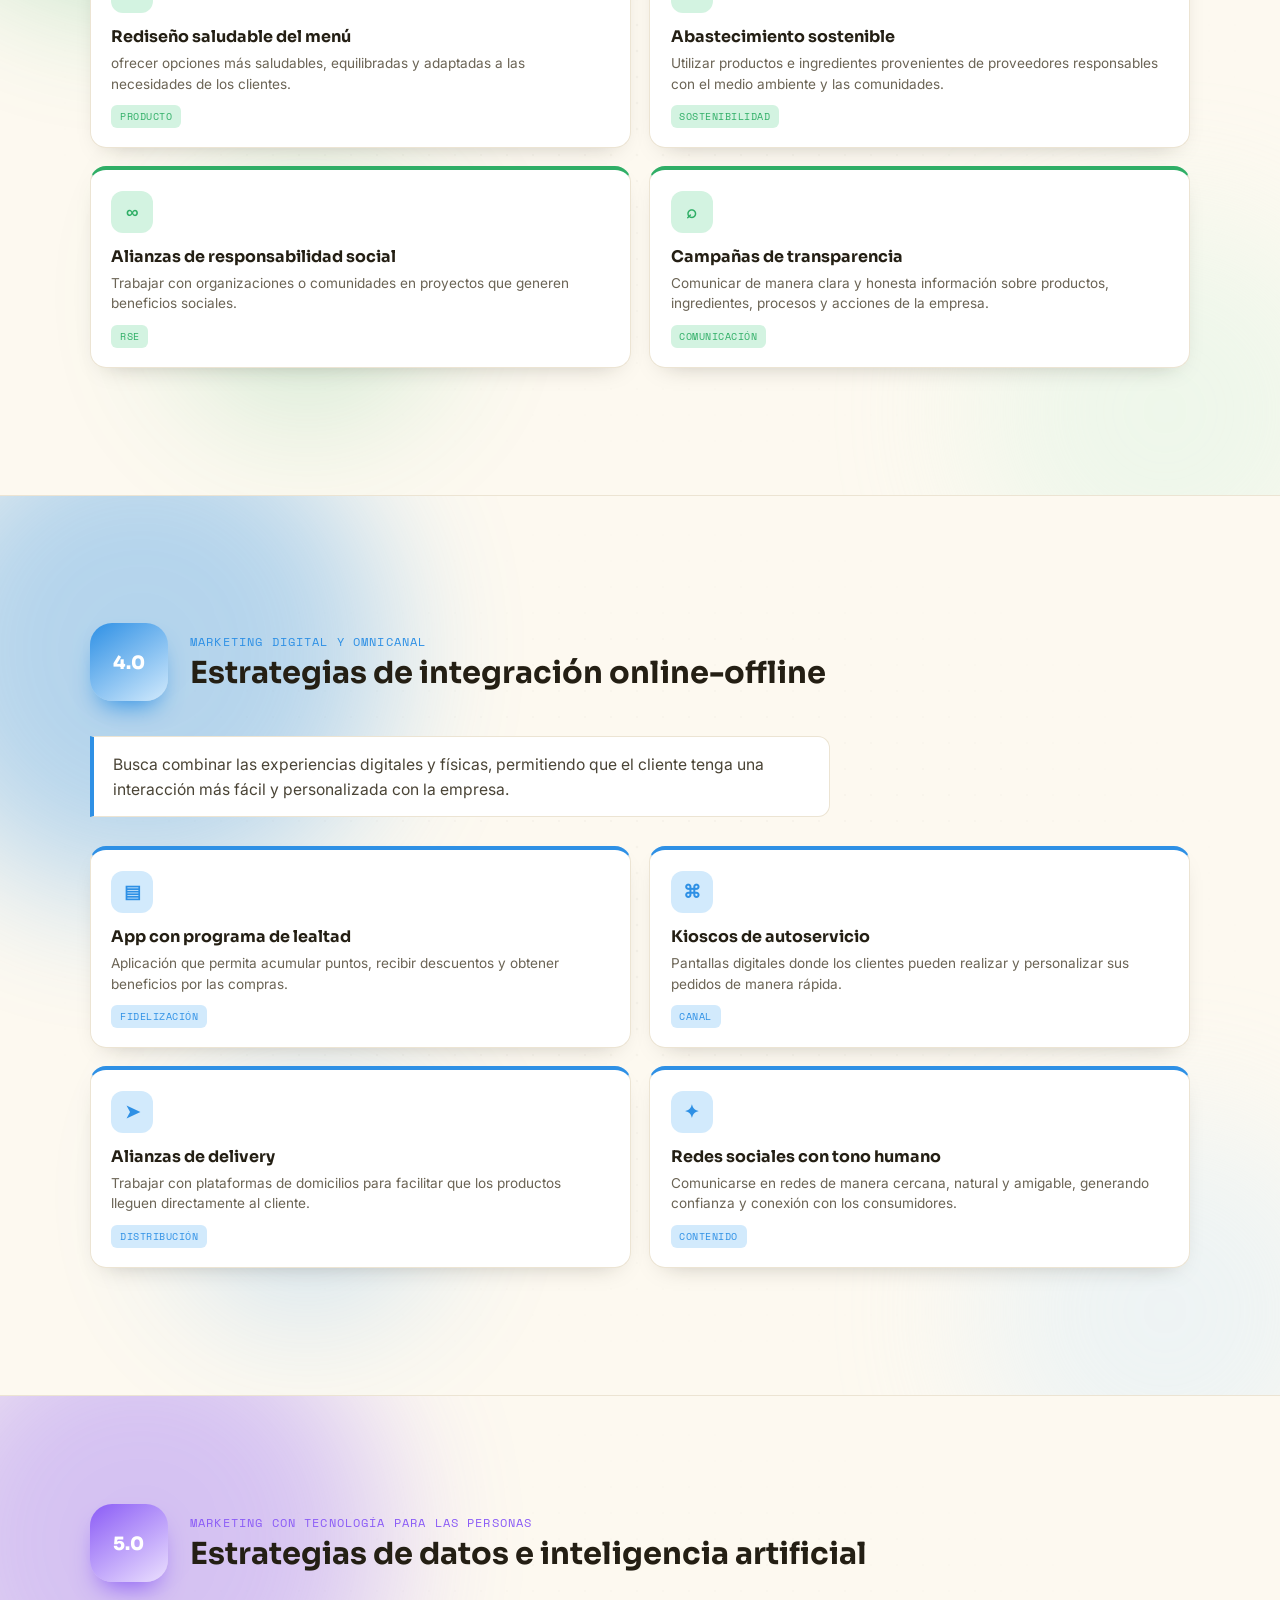
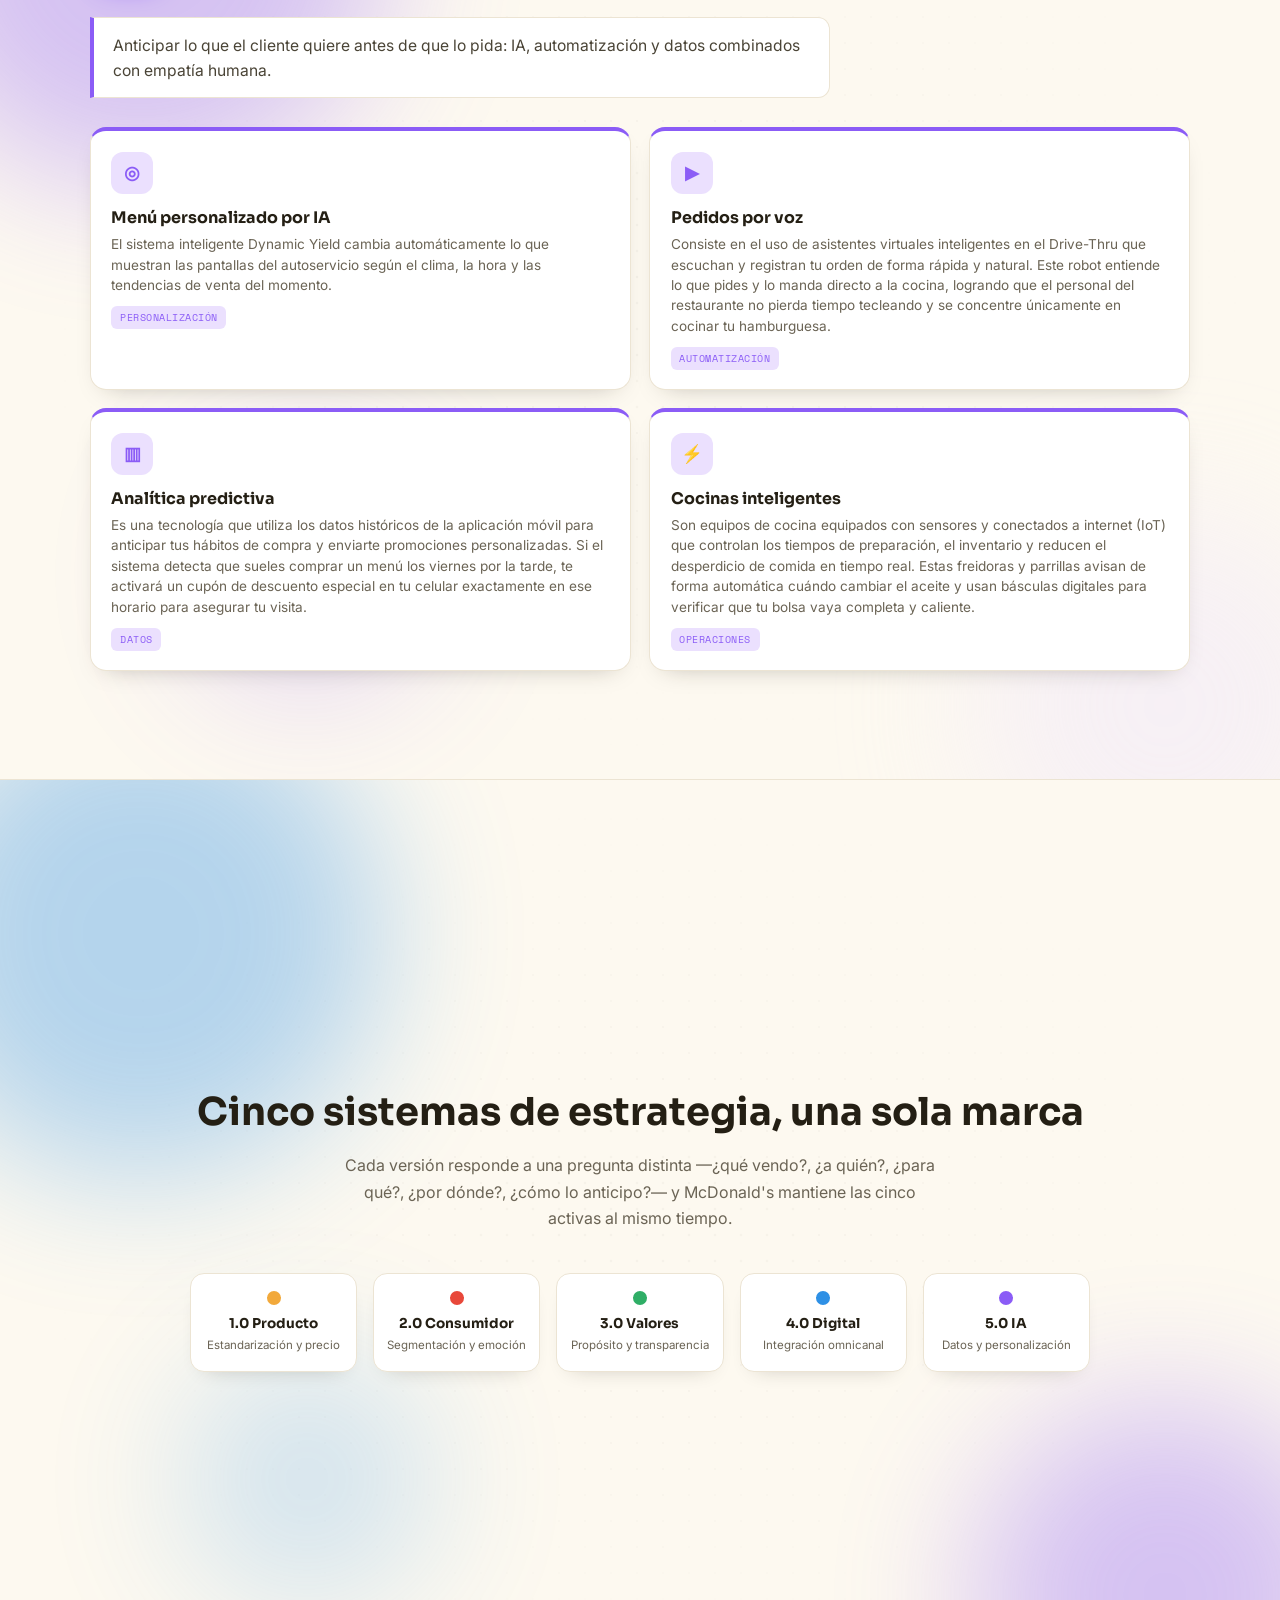
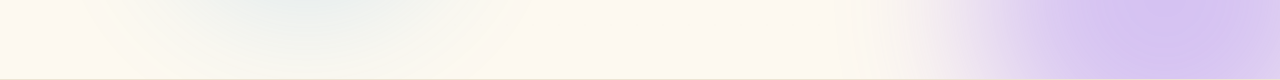
==== commit 781b8b2b: "Revise text for marketing strategies in index.html Updated various paragraphs to improve clarity and" ====
--- a/index.html
+++ b/index.html
@@ -21,9 +21,9 @@
       <div class="blobs" style="--ac:#F2A93B; --ac2:#8B5CF6;"><span></span><span></span><span></span></div>
       <div class="grid-tex"></div>
       <div class="slide-inner">
-        <span class="kicker">✦ Marco de Philip Kotler</span>
+
         <h1>Estrategias de Marketing 1.0 – 5.0 en McDonald's</h1>
-        <p>Cinco sistemas de estrategia distintos —no una evolución lineal— que McDonald's activa, combina y mantiene vigentes al mismo tiempo, cada uno respondiendo a un objetivo diferente.</p>
+        <p>Cinco sistemas de estrategia distinto, no una evolución lineal, que McDonald's activa, combina y mantiene vigentes al mismo tiempo, cada uno respondiendo a un objetivo diferente.</p>
         <div class="chiprow">
           <button class="chip chip-btn" data-target="v1">1.0 Producto</button>
           <button class="chip chip-btn" data-target="v2">2.0 Consumidor</button>
@@ -31,7 +31,7 @@
           <button class="chip chip-btn" data-target="v4">4.0 Digital</button>
           <button class="chip chip-btn" data-target="v5">5.0 IA</button>
         </div>
-        <div class="starthint"><span class="k">↓</span> scrolleá para conocer las 5 estrategias</div>
+
         <a class="play-btn" href="juego.html">🎮 Jugar: Clasificá la Estrategia</a>
       </div>
     </section>
@@ -48,18 +48,18 @@
             <h2>Estrategias de producto y eficiencia</h2>
           </div>
         </div>
-        <p class="lead reveal">Vender el mismo producto, de forma idéntica, al mayor número de personas posible: estandarizar, producir rápido y bajar el precio.</p>
+        <p class="lead reveal">McDonald’s buscó ofrecer productos sencillos, rápidos de preparar y fáciles de consumir. La eficiencia en la preparación permitía atender a muchos clientes en poco tiempo y mantener costos controlados.</p>
         <div class="cards">
           <div class="card reveal">
             <div class="icon">⚙</div>
             <h3>Estandarización total</h3>
-            <p>Sistema Speedee Service: la cocina funciona como línea de ensamblaje, con cada paso cronometrado e idéntico en cualquier local.</p>
+            <p>Los procesos de preparación, atención y presentación de los productos se estandarizaron. Así, el cliente podía esperar una experiencia muy similar en diferentes establecimientos de la marca.</p>
             <span class="tag">Proceso</span>
           </div>
           <div class="card reveal">
             <div class="icon">▣</div>
             <h3>Menú reducido y fijo</h3>
-            <p>Pocas opciones —hamburguesa, papas, malteada— para garantizar velocidad y consistencia por encima de la variedad.</p>
+            <p>Mantuvo un menú relativamente sencillo, con productos conocidos y fáciles de preparar. Esto facilitaba el trabajo de los empleados y permitía ofrecer un servicio rápido y uniforme.</p>
             <span class="tag">Oferta</span>
           </div>
           <div class="card reveal">
@@ -71,7 +71,7 @@
           <div class="card reveal">
             <div class="icon">▲</div>
             <h3>Publicidad de volumen</h3>
-            <p>Mensajes masivos como el contador de "billones servidos" en los arcos, enfocados en escala y alcance.</p>
+            <p>La publicidad estaba orientada a llegar a muchas personas y generar un alto número de ventas. La idea principal era que un producto conocido y accesible pudiera ser consumido por un público masivo.</p>
             <span class="tag">Comunicación</span>
           </div>
         </div>
@@ -90,30 +90,30 @@
             <h2>Estrategias de segmentación y emoción</h2>
           </div>
         </div>
-        <p class="lead reveal">Reconocer que el consumidor elige y siente: segmentar audiencias, diferenciar productos y construir marca emocional.</p>
+        <p class="lead reveal">McDonald’s comenzó a diferenciar mejor sus consumidores y a crear productos y campañas pensadas para distintos públicos. También buscó generar vínculos emocionales con sus clientes y no solo vender comida.</p>
         <div class="cards">
           <div class="card reveal">
             <div class="icon">◆</div>
             <h3>Producto por segmento infantil</h3>
-            <p>Happy Meal combina comida, juguete y empaque diseñados específicamente para niños y familias.</p>
+            <p>El Happy Meal se convirtió en una propuesta dirigida principalmente a los niños, combinando comida con juguetes y experiencias relacionadas con personajes y entretenimiento. Esto permitía atraer tanto a los niños como a sus familias.</p>
             <span class="tag">Segmentación</span>
           </div>
           <div class="card reveal">
             <div class="icon">◐</div>
             <h3>Sub-marca para adultos</h3>
-            <p>McCafé amplía el negocio hacia el segmento adulto interesado en café de calidad, fuera del núcleo original.</p>
+            <p>McDonald’s desarrolló productos y propuestas dirigidas a consumidores adultos, buscando ampliar su público y demostrar que la marca también podía satisfacer sus gustos y necesidades.</p>
             <span class="tag">Diversificación</span>
           </div>
           <div class="card reveal">
             <div class="icon">♥</div>
             <h3>Campaña emocional global</h3>
-            <p>"i'm lovin' it" unifica la marca en todo el mundo apelando al estilo de vida y la emoción, no al precio.</p>
+            <p>La marca empezó a utilizar mensajes relacionados con la felicidad, la familia, los momentos compartidos y la conexión entre personas. El propósito era que McDonald’s fuera asociado no solamente con comida, sino también con experiencias y emociones positivas.</p>
             <span class="tag">Branding</span>
           </div>
           <div class="card reveal">
             <div class="icon">●</div>
             <h3>Foco en satisfacción</h3>
-            <p>La experiencia dentro del restaurante empieza a medirse y cuidarse tanto como la velocidad de entrega.</p>
+            <p>La satisfacción del cliente adquirió mayor importancia. McDonald’s buscó conocer mejor las preferencias de sus consumidores, mejorar el servicio y ofrecer productos y experiencias que respondieran a sus expectativas.</p>
             <span class="tag">Servicio</span>
           </div>
         </div>
@@ -132,30 +132,30 @@
             <h2>Estrategias de propósito y transparencia</h2>
           </div>
         </div>
-        <p class="lead reveal">Mostrar que la marca es responsable, no solo rentable: salud, sostenibilidad y comunidad como eje estratégico.</p>
+        <p class="lead reveal">Busca que la empresa conecte con los valores, necesidades sociales y ambientales de los consumidores, demostrando que tiene un propósito más allá de vender.</p>
         <div class="cards">
           <div class="card reveal">
             <div class="icon">❖</div>
             <h3>Rediseño saludable del menú</h3>
-            <p>Ensaladas, manzanas y etiquetado calórico visible, respondiendo a las críticas por obesidad y comida ultraprocesada.</p>
+            <p>ofrecer opciones más saludables, equilibradas y adaptadas a las necesidades de los clientes.</p>
             <span class="tag">Producto</span>
           </div>
           <div class="card reveal">
             <div class="icon">⬡</div>
             <h3>Abastecimiento sostenible</h3>
-            <p>Compromisos con café certificado, pescado con sello MSC y huevos cage-free en la cadena de suministro.</p>
+            <p>Utilizar productos e ingredientes provenientes de proveedores responsables con el medio ambiente y las comunidades.</p>
             <span class="tag">Sostenibilidad</span>
           </div>
           <div class="card reveal">
             <div class="icon">∞</div>
             <h3>Alianzas de responsabilidad social</h3>
-            <p>Ronald McDonald House Charities conecta la marca con causas familiares y comunitarias reales.</p>
+            <p>Trabajar con organizaciones o comunidades en proyectos que generen beneficios sociales.</p>
             <span class="tag">RSE</span>
           </div>
           <div class="card reveal">
             <div class="icon">⌕</div>
             <h3>Campañas de transparencia</h3>
-            <p>"Nuestra comida. Tus preguntas." muestra abiertamente el origen de los ingredientes para recuperar confianza.</p>
+            <p> Comunicar de manera clara y honesta información sobre productos, ingredientes, procesos y acciones de la empresa.</p>
             <span class="tag">Comunicación</span>
           </div>
         </div>
@@ -174,30 +174,30 @@
             <h2>Estrategias de integración online-offline</h2>
           </div>
         </div>
-        <p class="lead reveal">Estar disponible en cada canal, físico y digital, de forma coherente: apps, autoservicio y delivery.</p>
+        <p class="lead reveal">Busca combinar las experiencias digitales y físicas, permitiendo que el cliente tenga una interacción más fácil y personalizada con la empresa.</p>
         <div class="cards">
           <div class="card reveal">
             <div class="icon">▤</div>
             <h3>App con programa de lealtad</h3>
-            <p>MyMcDonald's Rewards ofrece promociones personalizadas según el historial de cada usuario.</p>
+            <p>Aplicación que permita acumular puntos, recibir descuentos y obtener beneficios por las compras.</p>
             <span class="tag">Fidelización</span>
           </div>
           <div class="card reveal">
             <div class="icon">⌘</div>
             <h3>Kioscos de autoservicio</h3>
-            <p>Pantallas dentro del restaurante que agilizan y personalizan el pedido sin pasar por caja.</p>
+            <p>Pantallas digitales donde los clientes pueden realizar y personalizar sus pedidos de manera rápida.</p>
             <span class="tag">Canal</span>
           </div>
           <div class="card reveal">
             <div class="icon">➤</div>
             <h3>Alianzas de delivery</h3>
-            <p>McDelivery se integra con Uber Eats y DoorDash, llevando el restaurante fuera de sus paredes.</p>
+            <p>Trabajar con plataformas de domicilios para facilitar que los productos lleguen directamente al cliente.</p>
             <span class="tag">Distribución</span>
           </div>
           <div class="card reveal">
             <div class="icon">✦</div>
             <h3>Redes sociales con tono humano</h3>
-            <p>Contenido viral, humor de marca y campañas adaptadas a cada mercado local.</p>
+            <p>Comunicarse en redes de manera cercana, natural y amigable, generando confianza y conexión con los consumidores.</p>
             <span class="tag">Contenido</span>
           </div>
         </div>
@@ -221,25 +221,25 @@
           <div class="card reveal">
             <div class="icon">◎</div>
             <h3>Menú personalizado por IA</h3>
-            <p>Dynamic Yield ajusta las sugerencias del autoservicio según clima, hora del día y tendencias de venta.</p>
+            <p>El sistema inteligente Dynamic Yield cambia automáticamente lo que muestran las pantallas del autoservicio según el clima, la hora y las tendencias de venta del momento. </p>
             <span class="tag">Personalización</span>
           </div>
           <div class="card reveal">
             <div class="icon">▶</div>
             <h3>Pedidos por voz</h3>
-            <p>Pilotos de IA conversacional en el drive-thru para tomar pedidos de forma más rápida y natural.</p>
+            <p> Consiste en el uso de asistentes virtuales inteligentes en el Drive-Thru que escuchan y registran tu orden de forma rápida y natural. Este robot entiende lo que pides y lo manda directo a la cocina, logrando que el personal del restaurante no pierda tiempo tecleando y se concentre únicamente en cocinar tu hamburguesa.</p>
             <span class="tag">Automatización</span>
           </div>
           <div class="card reveal">
             <div class="icon">▥</div>
             <h3>Analítica predictiva</h3>
-            <p>Los datos de la app anticipan hábitos de compra y disparan promociones relevantes por usuario.</p>
+            <p>Es una tecnología que utiliza los datos históricos de la aplicación móvil para anticipar tus hábitos de compra y enviarte promociones personalizadas. Si el sistema detecta que sueles comprar un menú los viernes por la tarde, te activará un cupón de descuento especial en tu celular exactamente en ese horario para asegurar tu visita.</p>
             <span class="tag">Datos</span>
           </div>
           <div class="card reveal">
             <div class="icon">⚡</div>
             <h3>Cocinas inteligentes</h3>
-            <p>Sensores e IoT en equipos de cocina optimizan inventario, mermas y tiempos de preparación en tiempo real.</p>
+            <p>Son equipos de cocina equipados con sensores y conectados a internet (IoT) que controlan los tiempos de preparación, el inventario y reducen el desperdicio de comida en tiempo real. Estas freidoras y parrillas avisan de forma automática cuándo cambiar el aceite y usan básculas digitales para verificar que tu bolsa vaya completa y caliente.</p>
             <span class="tag">Operaciones</span>
           </div>
         </div>
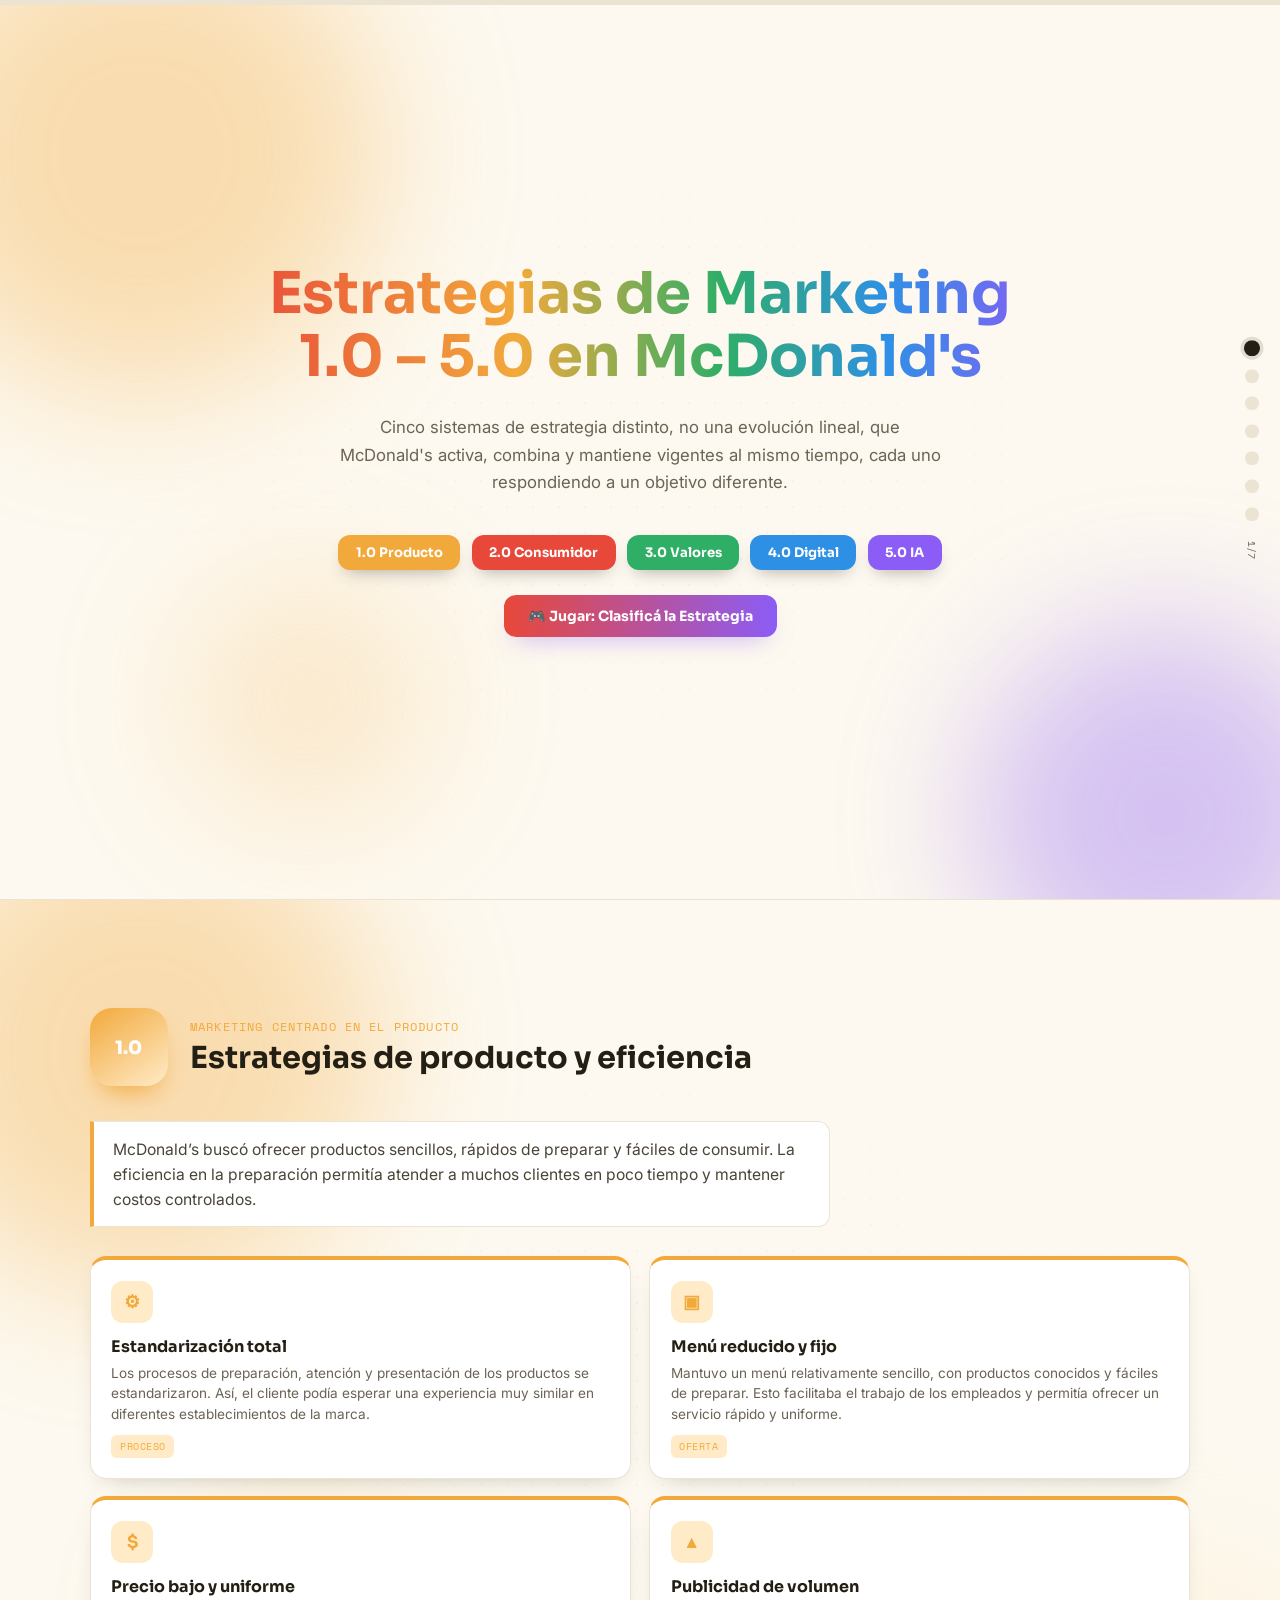
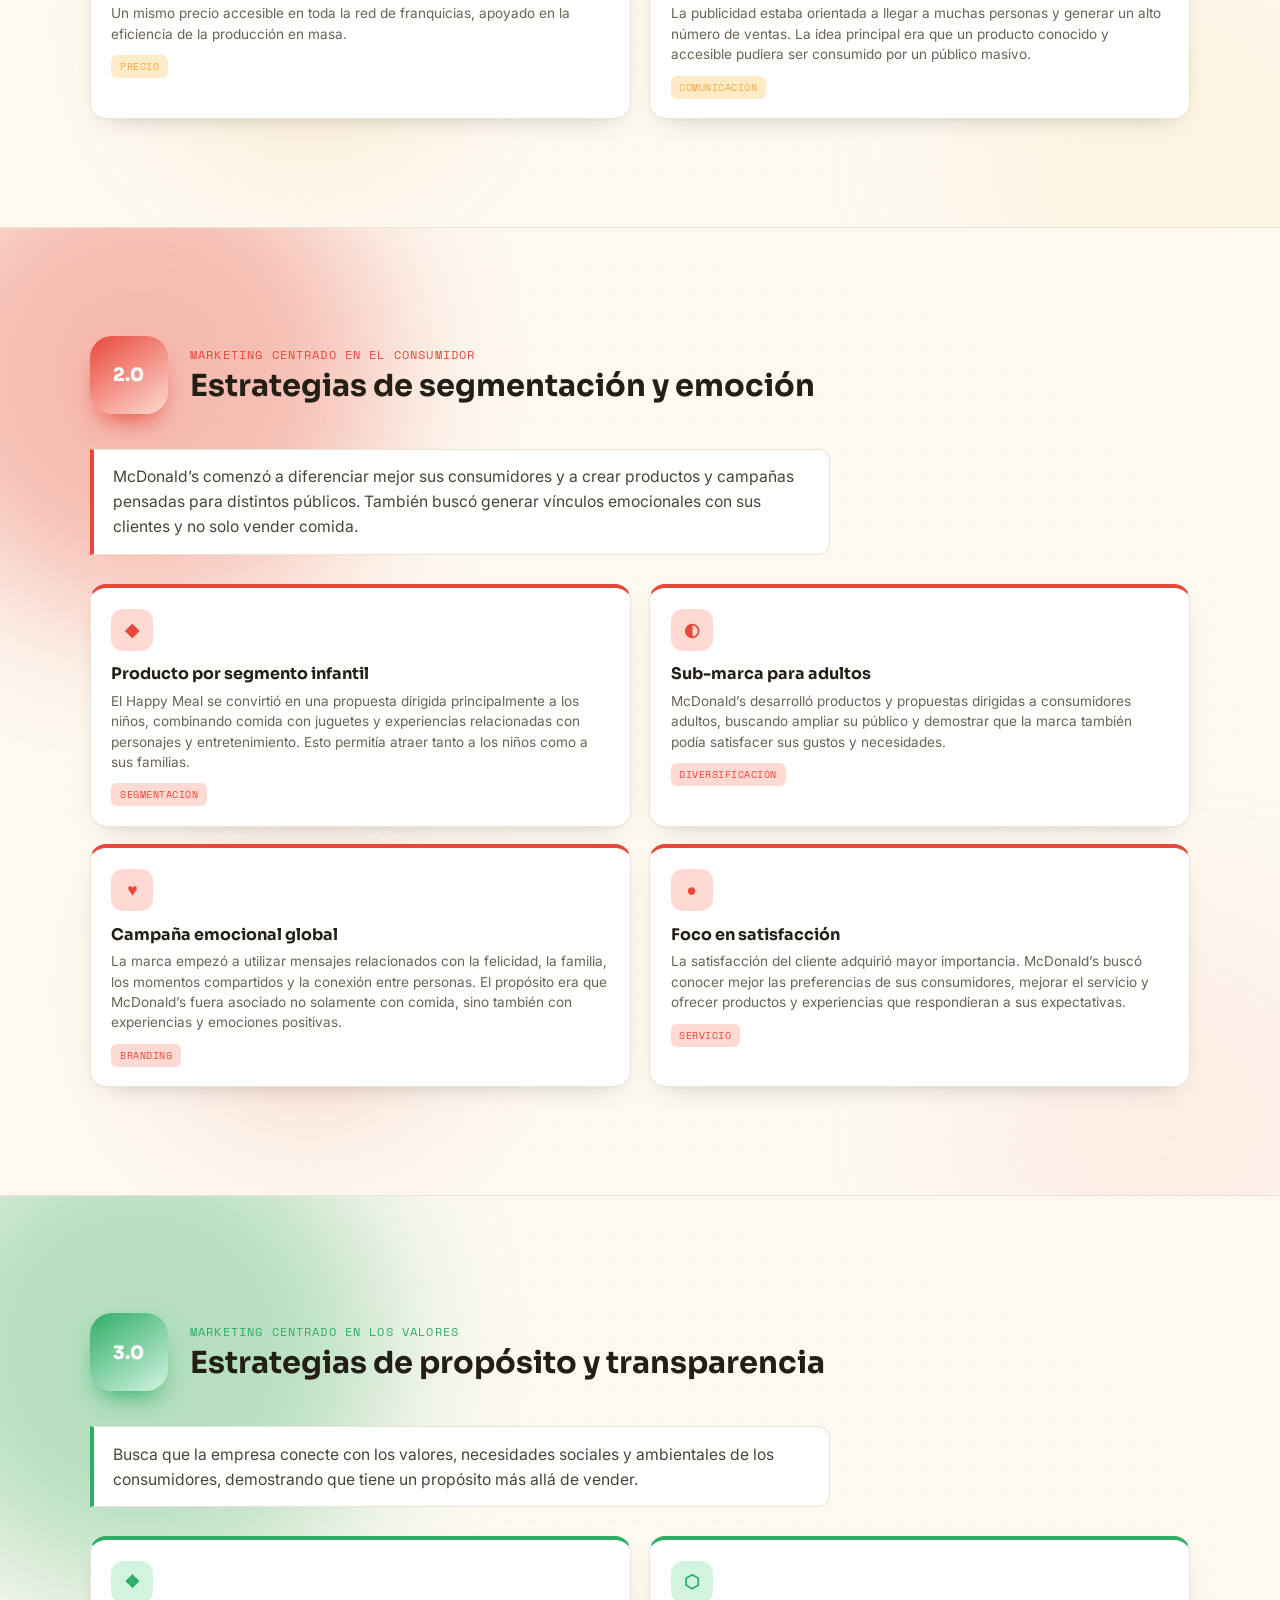
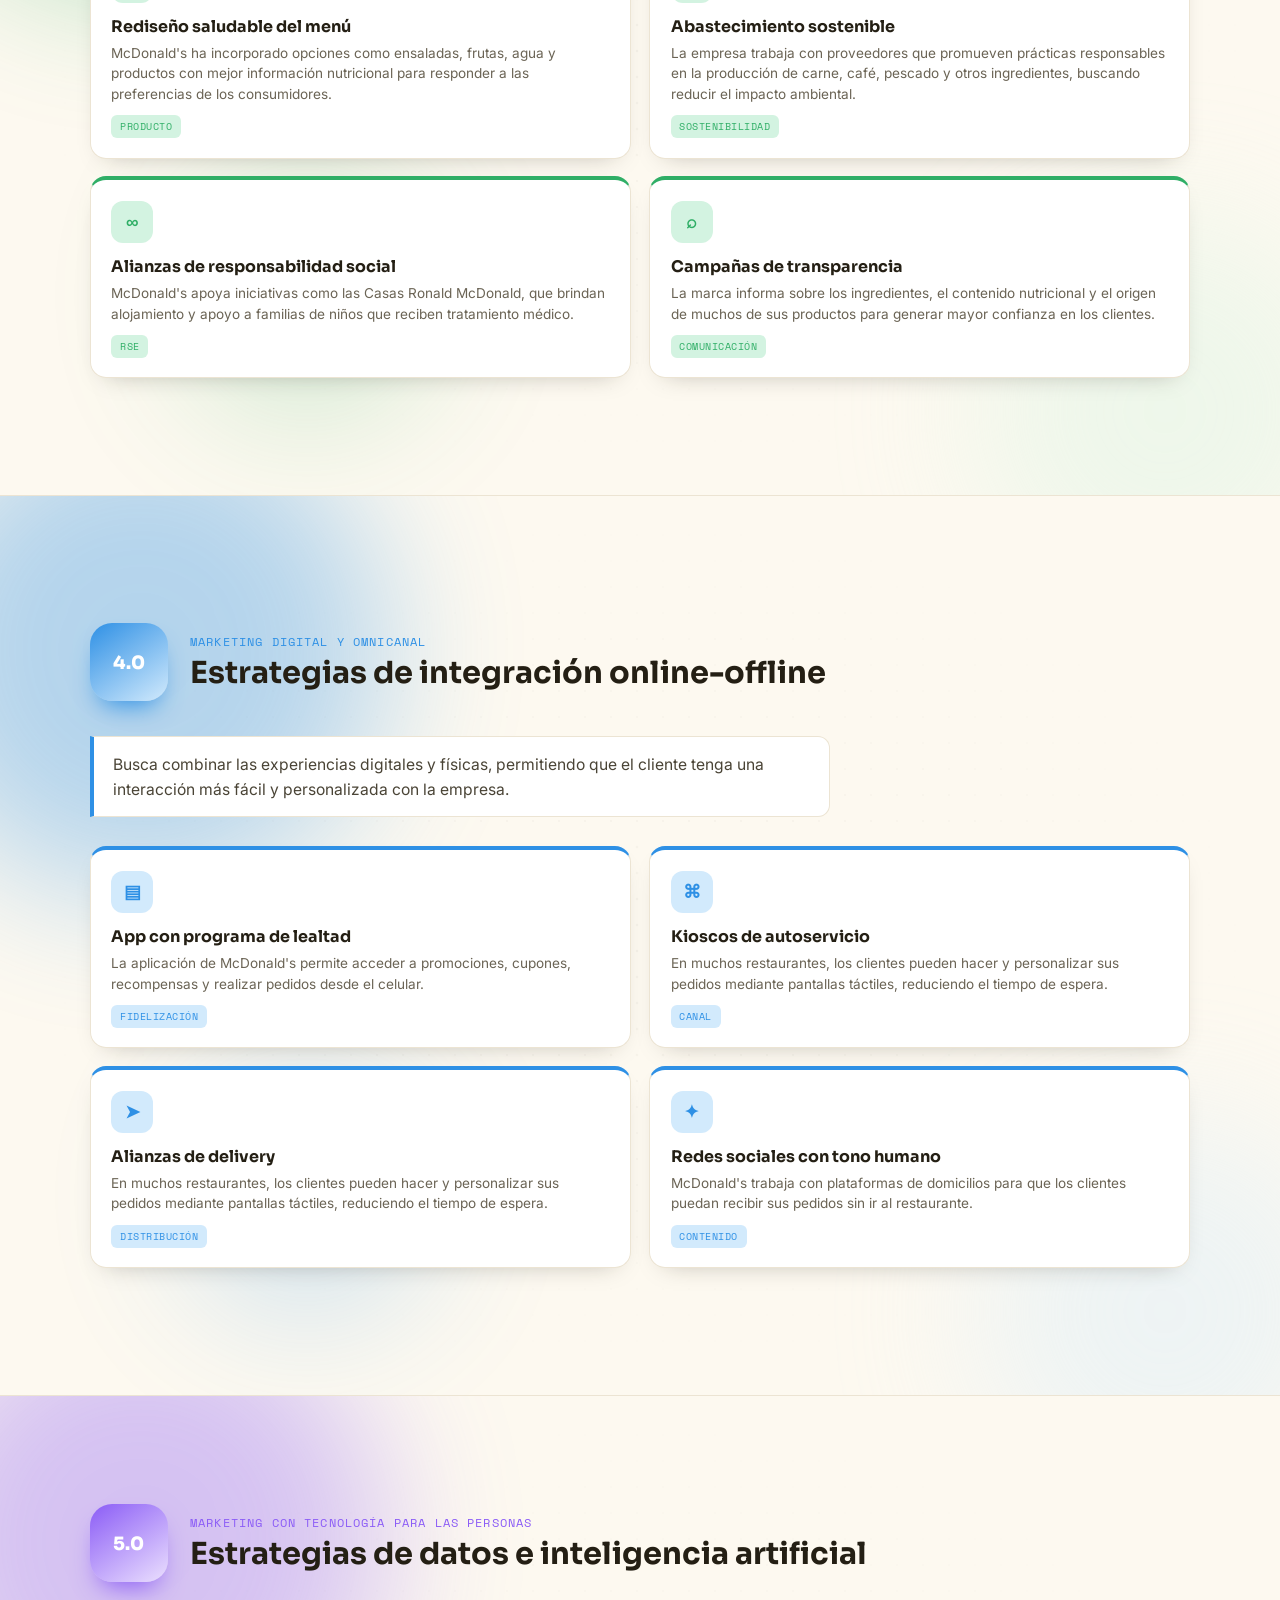
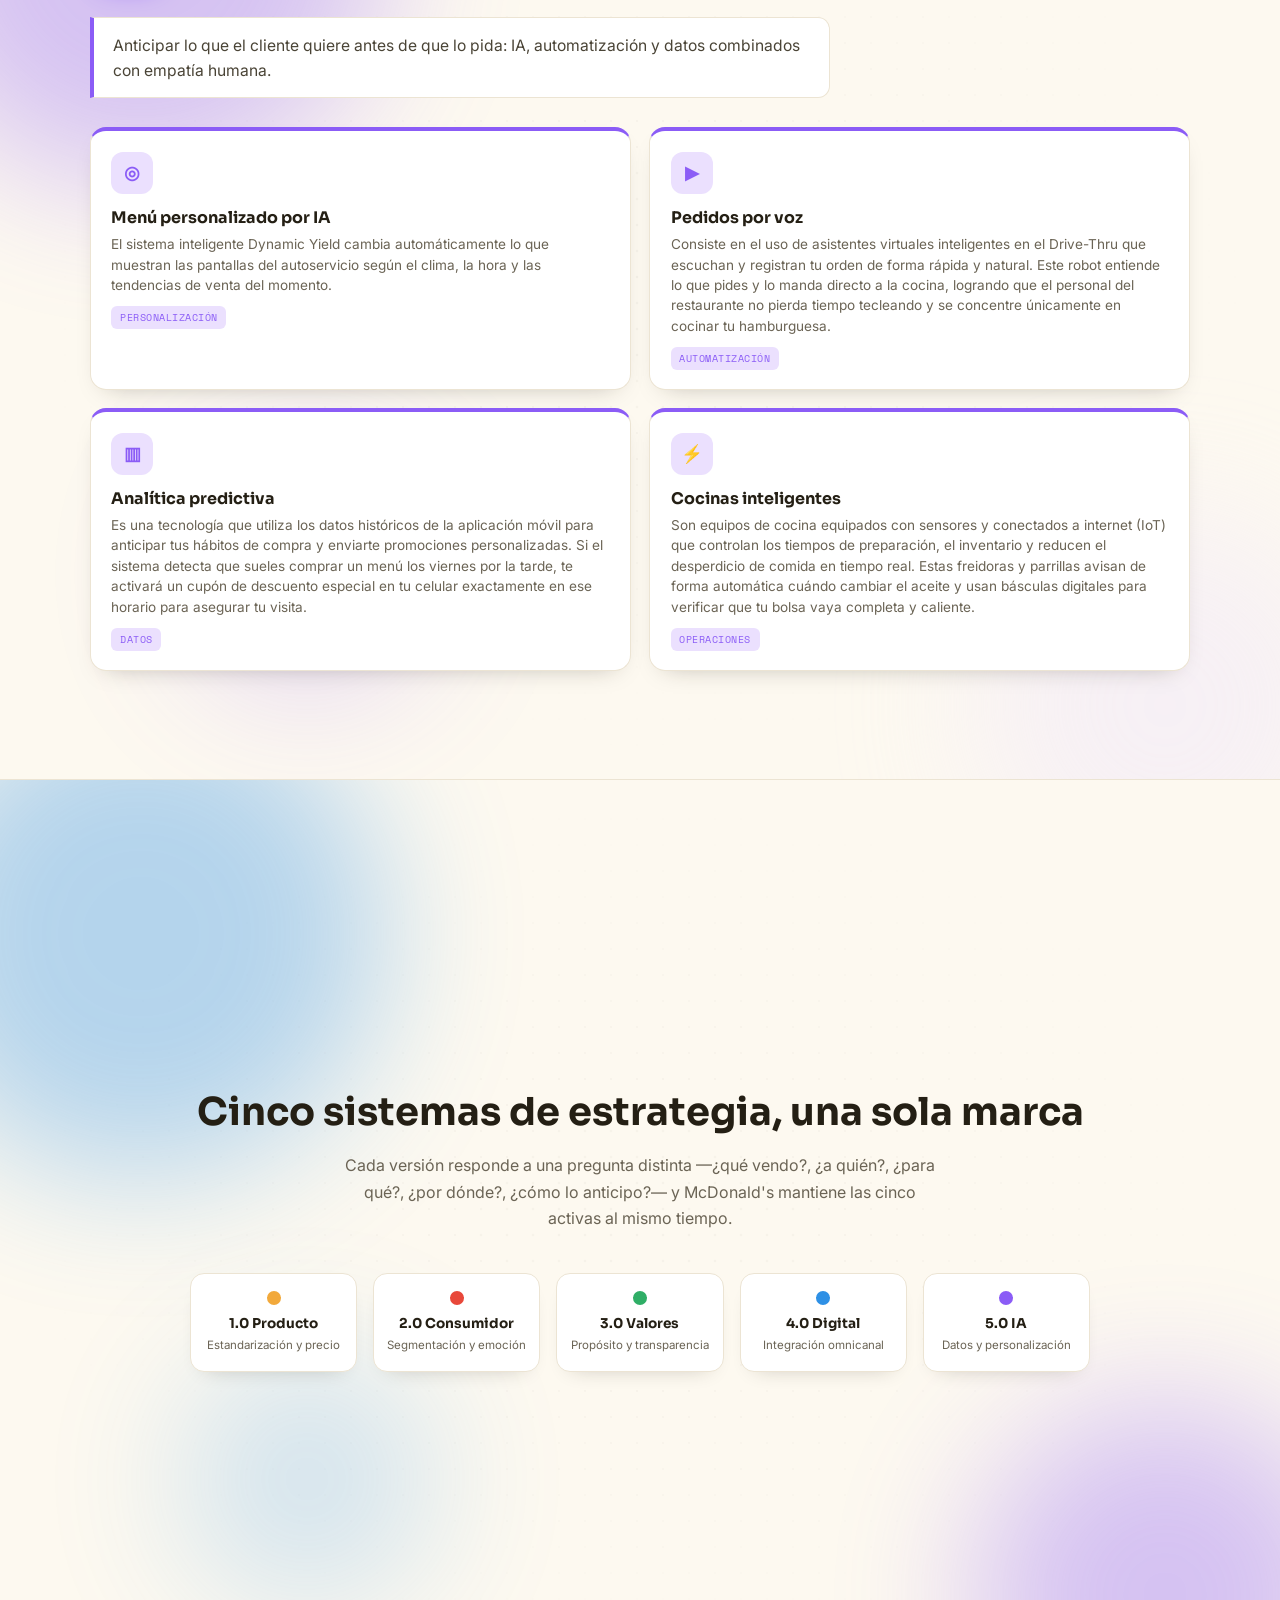
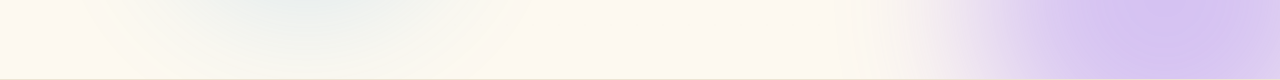
==== commit 13f0a436: "Update menu options and service descriptions in HTML" ====
--- a/index.html
+++ b/index.html
@@ -137,25 +137,25 @@
           <div class="card reveal">
             <div class="icon">❖</div>
             <h3>Rediseño saludable del menú</h3>
-            <p>ofrecer opciones más saludables, equilibradas y adaptadas a las necesidades de los clientes.</p>
+            <p>McDonald's ha incorporado opciones como ensaladas, frutas, agua y productos con mejor información nutricional para responder a las preferencias de los consumidores.</p>
             <span class="tag">Producto</span>
           </div>
           <div class="card reveal">
             <div class="icon">⬡</div>
             <h3>Abastecimiento sostenible</h3>
-            <p>Utilizar productos e ingredientes provenientes de proveedores responsables con el medio ambiente y las comunidades.</p>
+            <p>La empresa trabaja con proveedores que promueven prácticas responsables en la producción de carne, café, pescado y otros ingredientes, buscando reducir el impacto ambiental.</p>
             <span class="tag">Sostenibilidad</span>
           </div>
           <div class="card reveal">
             <div class="icon">∞</div>
             <h3>Alianzas de responsabilidad social</h3>
-            <p>Trabajar con organizaciones o comunidades en proyectos que generen beneficios sociales.</p>
+            <p>McDonald's apoya iniciativas como las Casas Ronald McDonald, que brindan alojamiento y apoyo a familias de niños que reciben tratamiento médico.</p>
             <span class="tag">RSE</span>
           </div>
           <div class="card reveal">
             <div class="icon">⌕</div>
             <h3>Campañas de transparencia</h3>
-            <p> Comunicar de manera clara y honesta información sobre productos, ingredientes, procesos y acciones de la empresa.</p>
+            <p> La marca informa sobre los ingredientes, el contenido nutricional y el origen de muchos de sus productos para generar mayor confianza en los clientes.</p>
             <span class="tag">Comunicación</span>
           </div>
         </div>
@@ -179,25 +179,25 @@
           <div class="card reveal">
             <div class="icon">▤</div>
             <h3>App con programa de lealtad</h3>
-            <p>Aplicación que permita acumular puntos, recibir descuentos y obtener beneficios por las compras.</p>
+            <p>La aplicación de McDonald's permite acceder a promociones, cupones, recompensas y realizar pedidos desde el celular.</p>
             <span class="tag">Fidelización</span>
           </div>
           <div class="card reveal">
             <div class="icon">⌘</div>
             <h3>Kioscos de autoservicio</h3>
-            <p>Pantallas digitales donde los clientes pueden realizar y personalizar sus pedidos de manera rápida.</p>
+            <p>En muchos restaurantes, los clientes pueden hacer y personalizar sus pedidos mediante pantallas táctiles, reduciendo el tiempo de espera.</p>
             <span class="tag">Canal</span>
           </div>
           <div class="card reveal">
             <div class="icon">➤</div>
             <h3>Alianzas de delivery</h3>
-            <p>Trabajar con plataformas de domicilios para facilitar que los productos lleguen directamente al cliente.</p>
+            <p>En muchos restaurantes, los clientes pueden hacer y personalizar sus pedidos mediante pantallas táctiles, reduciendo el tiempo de espera.</p>
             <span class="tag">Distribución</span>
           </div>
           <div class="card reveal">
             <div class="icon">✦</div>
             <h3>Redes sociales con tono humano</h3>
-            <p>Comunicarse en redes de manera cercana, natural y amigable, generando confianza y conexión con los consumidores.</p>
+            <p>McDonald's trabaja con plataformas de domicilios para que los clientes puedan recibir sus pedidos sin ir al restaurante.</p>
             <span class="tag">Contenido</span>
           </div>
         </div>
